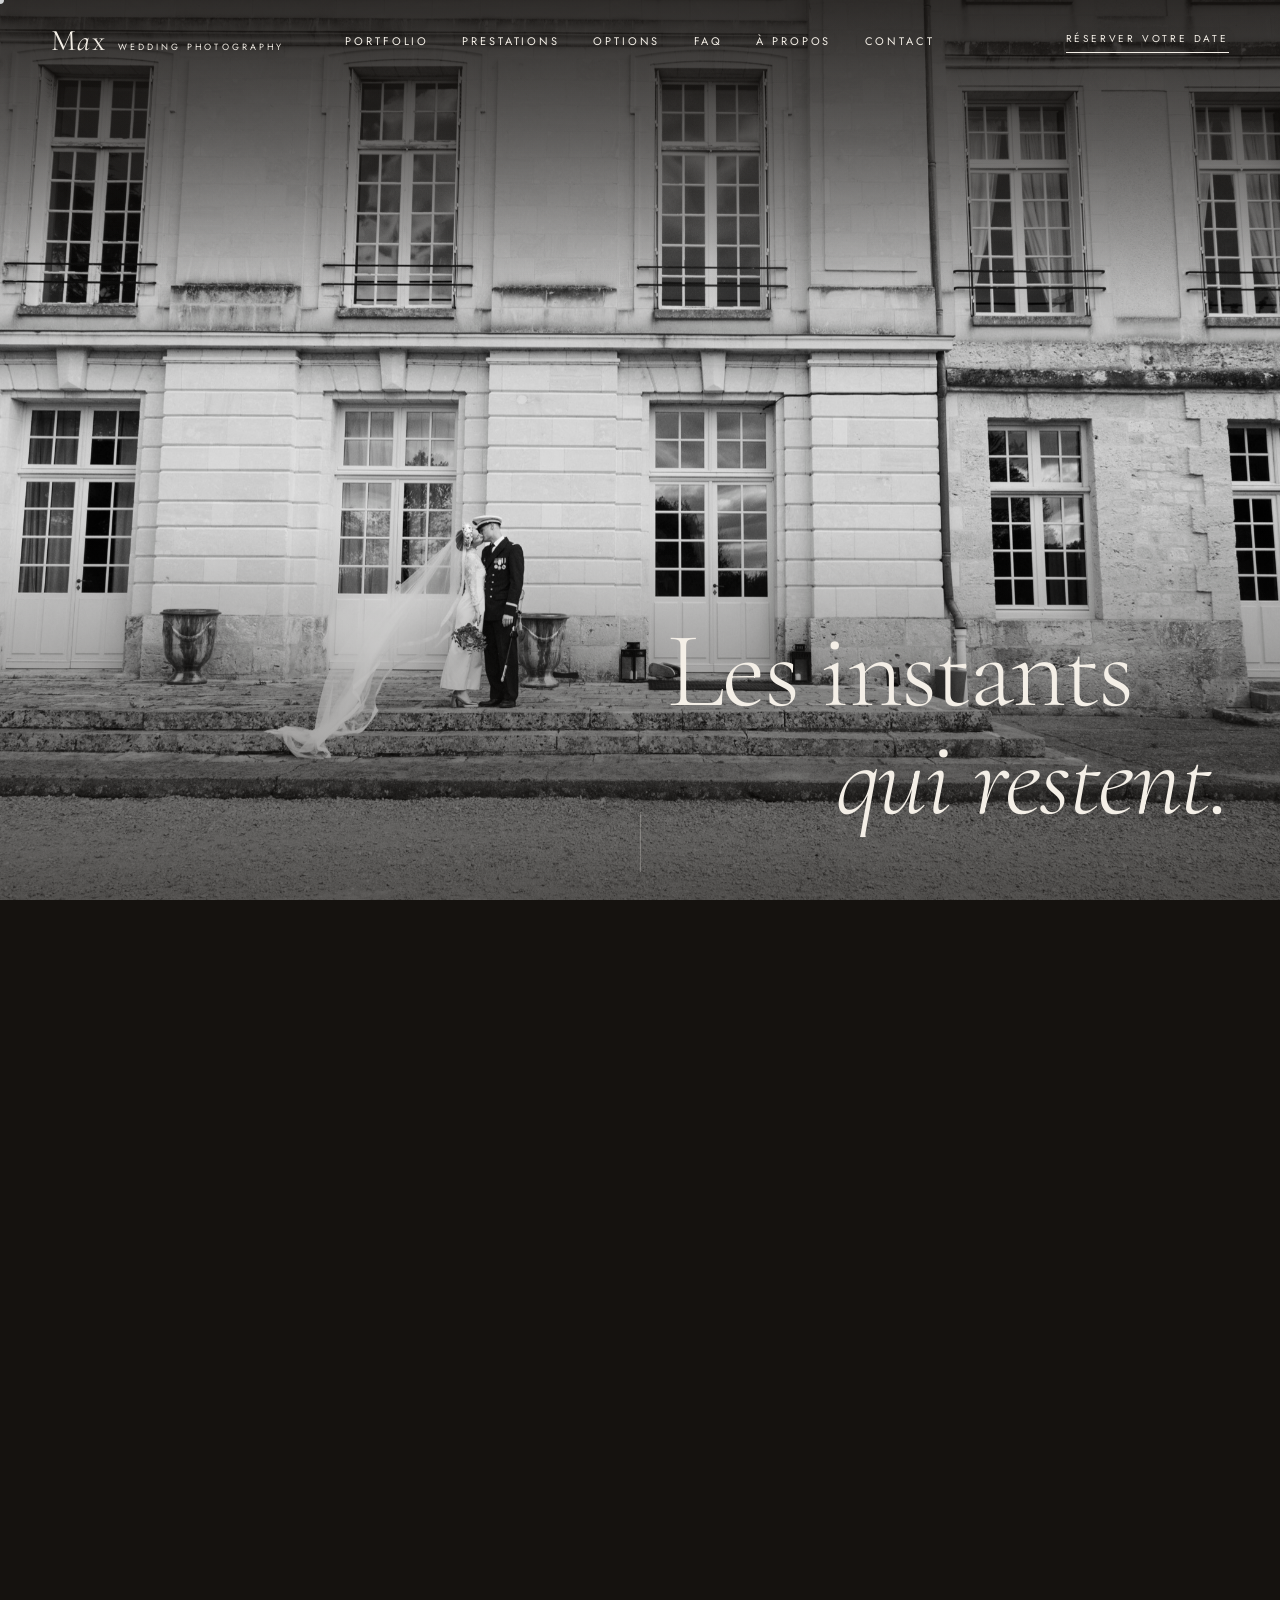
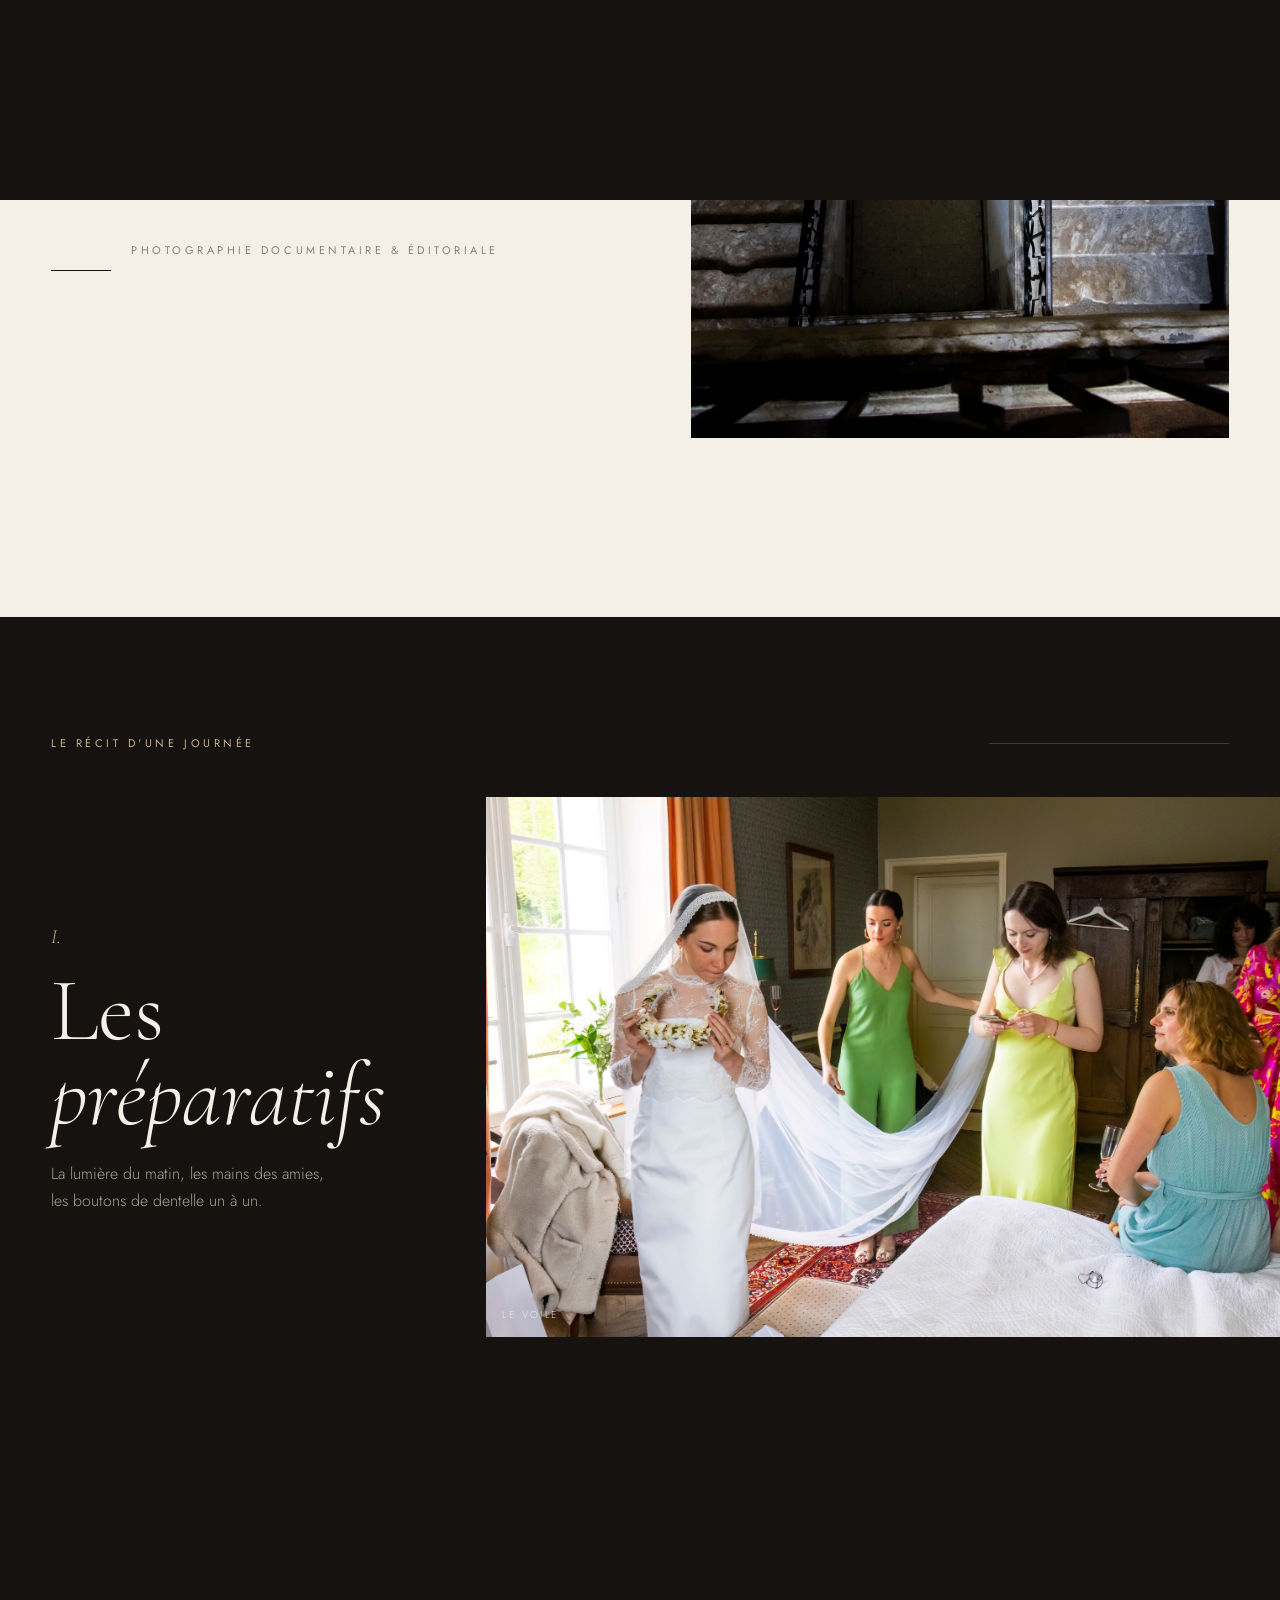
==== index.html @ a183c460 "Agrandit les photos 13 et 14 de la galerie Co-Authored-By: Claude Opus 5.5 <noreply@anthropic.com>" ====
<!DOCTYPE html>
<html lang="fr">
<head>
  <meta charset="UTF-8" />
  <meta name="viewport" content="width=device-width, initial-scale=1" />
  <title>Max — Photographe de mariage</title>
  <meta name="description" content="Max Wedding Photography — photographe de mariage en France et à l'étranger. Un regard élégant, discret et intemporel sur votre plus beau jour." />
  <meta name="theme-color" content="#15120f" />
  <link rel="preconnect" href="https://fonts.googleapis.com" />
  <link rel="preconnect" href="https://fonts.gstatic.com" crossorigin />
  <link href="https://fonts.googleapis.com/css2?family=Cormorant+Garamond:ital,wght@0,300;0,400;1,300;1,400&family=Jost:wght@300;400&display=swap" rel="stylesheet" />
  <link rel="preload" as="image" href="img/couple-49.jpg" />
  <link rel="stylesheet" href="css/style.css?v=13" />
</head>
<body>

  <!-- Loader -->
  <div class="loader" aria-hidden="true">
    <div class="loader__inner">
      <div class="loader__word"><span>M</span><span>a</span><span>x</span></div>
      <p class="loader__sub eyebrow eyebrow--light">Wedding Photography</p>
    </div>
    <div class="loader__count"><span data-count>0</span></div>
  </div>
  <div class="curtain" aria-hidden="true"></div>
  <div class="cursor" aria-hidden="true"></div>
  <div class="cursor__label" aria-hidden="true">Voir</div>

  <!-- Header -->
  <header class="header" data-header>
    <a href="index.html" class="logo" aria-label="Max Wedding Photography — accueil">
      <span class="logo__mark">M<em>a</em>x</span>
      <span class="logo__sub">Wedding Photography</span>
    </a>
    <nav class="nav" aria-label="Navigation principale">
      <a href="#recit">Portfolio</a>
      <a href="prestations.html" data-transition>Prestations</a>
      <a href="options.html" data-transition>Options</a>
      <a href="faq.html" data-transition>FAQ</a>
      <a href="#apropos">À propos</a>
      <a href="#contact">Contact</a>
    </nav>
    <div class="header__cta">
      <a href="#contact" class="link-line">Réserver votre date</a>
      <button class="burger" aria-label="Ouvrir le menu" data-burger><span></span><span></span></button>
    </div>
  </header>

  <!-- Menu plein écran -->
  <div class="menu" data-menu>
    <nav class="menu__links">
      <a href="#recit" data-img="img/preparatifs-153.jpg"><small>01</small><span>Portfolio</span></a>
      <a href="prestations.html" data-transition data-img="img/couple-22.jpg"><small>02</small><span>Prestations</span></a>
      <a href="options.html" data-transition data-img="img/eglise-17.jpg"><small>03</small><span>Options</span></a>
      <a href="faq.html" data-transition data-img="img/couple-18.jpg"><small>04</small><span>FAQ</span></a>
      <a href="#apropos" data-img="img/couple-49.jpg"><small>05</small><span>À propos</span></a>
      <a href="#contact" data-img="img/couple-34.jpg"><small>06</small><span>Contact</span></a>
    </nav>
    <div class="menu__visual"><img src="img/preparatifs-153.jpg" alt="" class="is-on" /></div>
  </div>

  <main>

    <!-- HERO -->
    <section class="hero">
      <div class="hero__media" data-hero-media>
        <img src="img/couple-49.jpg" alt="Les mariés s'embrassent sur le perron du château, noir et blanc" />
      </div>
      <div class="hero__content">
        <h1 class="display hero__title">
          <span class="split-line"><span>Les instants</span></span>
          <span class="split-line"><span><em>qui restent.</em></span></span>
        </h1>
      </div>
      <div class="scroll-hint" aria-hidden="true"></div>
    </section>

    <!-- MARQUEE -->
    <div class="marquee" aria-hidden="true">
      <div class="marquee__track" data-marquee>
        <span class="marquee__item">Élégance <i></i> <em>Émotion</em> <i></i> Intemporel <i></i> <em>Lumière</em> <i></i></span>
        <span class="marquee__item">Élégance <i></i> <em>Émotion</em> <i></i> Intemporel <i></i> <em>Lumière</em> <i></i></span>
      </div>
    </div>

    <!-- MANIFESTE -->
    <section class="section">
      <div class="container manifesto">
        <div class="manifesto__text">
          <span class="eyebrow" data-reveal>— Le manifeste</span>
          <p class="words" data-words>
            Je ne mets pas en scène votre mariage. Je le regarde se dérouler, avec patience, pour saisir ce que vous n'aurez pas vu&nbsp;: un rire dans l'escalier, une main qui tremble, la lumière qui tombe sur la dentelle.
          </p>
          <div class="manifesto__sign" data-reveal>
            <span class="eyebrow">Photographie documentaire &amp; éditoriale</span>
          </div>
        </div>
        <div class="manifesto__media">
          <div class="img-reveal r-p" data-reveal="fade">
            <img src="img/preparatifs-151.jpg" alt="La mariée vue d'en haut dans un escalier de pierre, le voile déployé" loading="lazy" />
          </div>
        </div>
      </div>
    </section>

    <!-- RÉCIT HORIZONTAL -->
    <section class="hscroll" id="recit" data-hscroll>
      <div class="hscroll__sticky">
        <div class="hscroll__head">
          <span class="eyebrow eyebrow--light">Le récit d'une journée</span>
          <div class="hscroll__progress"><span data-hprogress></span></div>
        </div>
        <div class="hscroll__track" data-htrack>

          <div class="chapter-title">
            <span class="num">I.</span>
            <h3>Les <em>préparatifs</em></h3>
            <p>La lumière du matin, les mains des amies, les boutons de dentelle un à un.</p>
          </div>
          <figure class="hframe hframe--l"><img src="img/preparatifs-130.jpg" alt="La mariée entourée de ses témoins dans la chambre" decoding="async" /><figcaption>Le voile</figcaption></figure>
          <figure class="hframe hframe--p hframe--t"><img src="img/cocktail-25.jpg" alt="Dos de la robe en dentelle et couronne de fleurs" decoding="async" /></figure>
          <figure class="hframe hframe--s"><img src="img/preparatifs-128.jpg" alt="La bague et une coupe de champagne" decoding="async" /></figure>
          <figure class="hframe hframe--l"><img src="img/preparatifs-127.jpg" alt="Éclat de rire de la mariée" decoding="async" /><figcaption>Rire</figcaption></figure>
          <figure class="hframe hframe--l"><img src="img/preparatifs-146.jpg" alt="La mariée descend l'escalier en fer forgé, noir et blanc" decoding="async" /></figure>
          <figure class="hframe hframe--xl"><img src="img/preparatifs-67.jpg" alt="Le marié et ses témoins dans le salon, noir et blanc" decoding="async" /><figcaption>Les témoins</figcaption></figure>

          <div class="chapter-title">
            <span class="num">II.</span>
            <h3>La <em>cérémonie</em></h3>
            <p>Le silence d'une église, les vitraux, un regard qui dit tout.</p>
          </div>
          <figure class="hframe hframe--l"><img src="img/eglise-17.jpg" alt="Les mariés devant l'autel sous les vitraux" decoding="async" /><figcaption>L'autel</figcaption></figure>
          <figure class="hframe hframe--s hframe--t"><img src="img/eglise-50.jpg" alt="Les mariés de profil pendant la cérémonie" decoding="async" /></figure>
          <figure class="hframe hframe--p"><img src="img/couple-14.jpg" alt="Sortie d'église sous la haie d'honneur des sabres" decoding="async" /><figcaption>Haie d'honneur</figcaption></figure>

          <div class="chapter-title">
            <span class="num">III.</span>
            <h3>Le <em>cocktail</em></h3>
            <p>Les retrouvailles, la lumière dorée qui traverse les arbres.</p>
          </div>
          <figure class="hframe hframe--l"><img src="img/cocktail-22.jpg" alt="Invitées dans la lumière dorée du cocktail" decoding="async" /></figure>
          <figure class="hframe hframe--s"><img src="img/cocktail-42.jpg" alt="Le marié sourit à ses invités" decoding="async" /></figure>
          <figure class="hframe hframe--l"><img src="img/cocktail-mariee.jpg" alt="La mariée en dentelle parmi ses invités, au soleil couchant" decoding="async" /><figcaption>Retrouvailles</figcaption></figure>
          <figure class="hframe hframe--s hframe--t"><img src="img/cocktail-voilette.jpg" alt="Une invitée à la voilette bleue en pleine conversation" decoding="async" /></figure>
          <figure class="hframe hframe--l hframe--t"><img src="img/couple-22.jpg" alt="Les mariés devant la façade du château et la voiture ancienne" decoding="async" /><figcaption>Le château</figcaption></figure>
          <figure class="hframe hframe--l"><img src="img/cocktail-amies.jpg" alt="Le marié en uniforme entouré de ses amies, éclats de rire" decoding="async" /><figcaption>Les amies</figcaption></figure>

          <div class="chapter-title">
            <span class="num">IV.</span>
            <h3>Le <em>dîner</em> &amp; la fête</h3>
            <p>Les discours, les serviettes qui tournent, la nuit qui s'allume.</p>
          </div>
          <figure class="hframe hframe--p"><img src="img/diner-17.jpg" alt="Un invité pensif dans la pénombre" decoding="async" /></figure>
          <figure class="hframe hframe--l"><img src="img/diner-30.jpg" alt="Les mariés dansent au milieu des invités" decoding="async" /><figcaption>La fête</figcaption></figure>
          <figure class="hframe hframe--s hframe--t"><img src="img/diner-11.jpg" alt="Une invitée sourit près de la fenêtre" decoding="async" /></figure>
          <figure class="hframe hframe--l"><img src="img/soiree-premiere-danse.jpg" alt="Première danse des mariés sous le regard des invités" decoding="async" /><figcaption>Première danse</figcaption></figure>
          <figure class="hframe hframe--s"><img src="img/soiree-danse-2.jpg" alt="La mariée de dos sur la piste, lumières orangées" decoding="async" /></figure>
          <figure class="hframe hframe--l hframe--t"><img src="img/soiree-bras-leves.jpg" alt="La mariée danse les bras levés au milieu de ses amis" decoding="async" /></figure>
          <figure class="hframe hframe--l"><img src="img/soiree-danse-1.jpg" alt="La mariée danse en riant, lumières chaudes de la soirée" decoding="async" /><figcaption>Sur la piste</figcaption></figure>
          <figure class="hframe hframe--s hframe--t"><img src="img/soiree-danse-3.jpg" alt="Un couple d'invités danse le rock au milieu de la soirée" decoding="async" /></figure>
          <figure class="hframe hframe--l"><img src="img/soiree-danse-4.jpg" alt="Les mariés dansent face à face sous les lumières colorées" decoding="async" /><figcaption>Jusqu'au bout de la nuit</figcaption></figure>

          <div class="hscroll__end">
            <p>Une journée,<br /><em>une histoire.</em></p>
          </div>
        </div>
      </div>
    </section>

    <!-- PLEIN CADRE -->
    <section class="fullbleed">
      <div class="fullbleed__img"><img src="img/preparatifs-153.jpg" alt="La mariée gravit un escalier de pierre, noir et blanc" loading="lazy" data-speed="0.1" /></div>
    </section>

    <!-- GALERIE -->
    <section class="section" id="galerie">
      <div class="container">
        <div class="gallery-head">
          <h2 class="h2" data-reveal>Fragments<br /><em>d'un grand jour</em></h2>
          <p class="body-text" data-reveal>Des images pensées comme des tirages d'art&nbsp;: des couleurs douces, des noirs profonds, et toujours la vérité du moment. Cliquez pour les voir en grand.</p>
        </div>
        <div class="mosaic" data-gallery>
          <figure class="tile t1" data-cursor><div class="img-reveal r-l" data-reveal="fade"><img src="img/couple-34.jpg" alt="Baiser des mariés sur la pelouse du château" loading="lazy" /></div><figcaption><span>Le baiser</span><span>01</span></figcaption></figure>
          <figure class="tile t2" data-cursor><div class="img-reveal r-p" data-reveal="fade"><img src="img/couple-37.jpg" alt="Les mariés enlacés, voile au vent" loading="lazy" /></div><figcaption><span>Le voile</span><span>02</span></figcaption></figure>
          <figure class="tile t3" data-cursor><div class="img-reveal r-p" data-reveal="fade"><img src="img/diner-17.jpg" alt="Portrait d'un invité en clair-obscur" loading="lazy" /></div><figcaption><span>Clair-obscur</span><span>03</span></figcaption></figure>
          <figure class="tile t4" data-cursor><div class="img-reveal r-l" data-reveal="fade"><img src="img/preparatifs-129.jpg" alt="On boutonne la robe en dentelle" loading="lazy" /></div><figcaption><span>Dentelle</span><span>04</span></figcaption></figure>
          <figure class="tile t5" data-cursor><div class="img-reveal r-l" data-reveal="fade"><img src="img/preparatifs-67.jpg" alt="Le marié et ses témoins dans le salon, noir et blanc" loading="lazy" /></div><figcaption><span>Les témoins</span><span>05</span></figcaption></figure>
          <figure class="tile t6" data-cursor><div class="img-reveal r-l" data-reveal="fade"><img src="img/preparatifs-132.jpg" alt="Portrait de la mariée pendant la pose du voile" loading="lazy" /></div><figcaption><span>Le regard</span><span>06</span></figcaption></figure>
          <figure class="tile t7" data-cursor><div class="img-reveal r-l" data-reveal="fade"><img src="img/couple-22.jpg" alt="Les mariés devant la façade du château et la voiture ancienne" loading="lazy" /></div><figcaption><span>Le château</span><span>07</span></figcaption></figure>
          <figure class="tile t8" data-cursor><div class="img-reveal r-l" data-reveal="fade"><img src="img/preparatifs-33.jpg" alt="La voiture ancienne vue depuis une fenêtre du château" loading="lazy" /></div><figcaption><span>L'attente</span><span>08</span></figcaption></figure>
          <figure class="tile t9" data-cursor><div class="img-reveal r-p" data-reveal="fade"><img src="img/couple-14.jpg" alt="Sortie d'église sous la haie d'honneur des sabres" loading="lazy" /></div><figcaption><span>Haie d'honneur</span><span>09</span></figcaption></figure>
          <figure class="tile t10" data-cursor><div class="img-reveal r-l" data-reveal="fade"><img src="img/diner-115.jpg" alt="Les mariés rient près du buffet de desserts" loading="lazy" /></div><figcaption><span>Complicité</span><span>10</span></figcaption></figure>
          <figure class="tile t11" data-cursor><div class="img-reveal r-l" data-reveal="fade"><img src="img/soiree-premiere-danse.jpg" alt="Première danse des mariés sous le regard des invités" loading="lazy" /></div><figcaption><span>Première danse</span><span>11</span></figcaption></figure>
          <figure class="tile t12" data-cursor><div class="img-reveal r-l" data-reveal="fade"><img src="img/cocktail-voilette.jpg" alt="Une invitée à la voilette bleue en pleine conversation" loading="lazy" /></div><figcaption><span>La voilette</span><span>12</span></figcaption></figure>
          <figure class="tile t13" data-cursor><div class="img-reveal r-l" data-reveal="fade"><img src="img/soiree-danse-1.jpg" alt="La mariée danse en riant, lumières chaudes de la soirée" loading="lazy" /></div><figcaption><span>Sur la piste</span><span>13</span></figcaption></figure>
          <figure class="tile t14" data-cursor><div class="img-reveal r-l" data-reveal="fade"><img src="img/soiree-danse-3.jpg" alt="Un couple d'invités danse le rock au milieu de la soirée" loading="lazy" /></div><figcaption><span>Rock</span><span>14</span></figcaption></figure>
        </div>
      </div>
    </section>

    <!-- APPROCHE -->
    <section class="section section--dark" id="approche">
      <div class="container">
        <span class="eyebrow eyebrow--light" data-reveal>— L'approche</span>
        <h2 class="h2" style="margin-top:24px" data-reveal>Quatre temps,<br /><em>une seule attention.</em></h2>
        <div class="steps" data-steps>
          <div class="step" data-reveal>
            <span class="step__num">01</span>
            <h3 class="step__title">La rencontre</h3>
            <p class="step__desc">Un café, un appel, une visio. Vous me racontez votre histoire, vos envies, vos lieux. Je vous écoute avant de photographier.</p>
          </div>
          <div class="step" data-reveal>
            <span class="step__num">02</span>
            <h3 class="step__title">La préparation</h3>
            <p class="step__desc">Repérage du lieu, étude de la lumière, déroulé de la journée : tout est pensé pour que, le jour J, vous n'ayez à penser à rien.</p>
          </div>
          <div class="step" data-reveal>
            <span class="step__num">03</span>
            <h3 class="step__title">Le jour J</h3>
            <p class="step__desc">Présent et invisible à la fois. Je guide quand il le faut, j'observe le reste du temps, de l'aube à la dernière danse.</p>
          </div>
          <div class="step" data-reveal>
            <span class="step__num">04</span>
            <h3 class="step__title">L'héritage</h3>
            <p class="step__desc">Une galerie privée, des retouches faites à la main, et des tirages d'art réalisés par des laboratoires d'exception pour traverser les générations.</p>
          </div>
        </div>
      </div>
    </section>

    <!-- PROMESSE (innovation) -->
    <section class="section section--paper">
      <div class="container">
        <span class="eyebrow" data-reveal>— La promesse de l'atelier</span>
        <h2 class="h2" style="margin:24px 0 clamp(50px,7vw,100px)" data-reveal>Revivre votre mariage<br /><em>avant même de rentrer.</em></h2>
        <div class="promise promise--2">
          <div class="promise__item" data-reveal>
            <b data-counter="48">0</b>
            <h4>heures pour un avant-goût</h4>
            <p>Une sélection de vos premières images, livrée sous 48&nbsp;h, à partager pendant que l'émotion est encore là.</p>
          </div>
          <div class="promise__item" data-reveal>
            <b data-counter="100" data-suffix="%">0</b>
            <h4>retouché à la main</h4>
            <p>Chaque image est développée une par une, sans filtre automatique, pour une colorimétrie fidèle et intemporelle.</p>
          </div>
        </div>
      </div>
    </section>

    <!-- COLLECTIONS TEASER -->
    <section class="section section--dark">
      <div class="container">
        <div class="gallery-head" style="margin-bottom:0">
          <h2 class="h2" data-reveal>Trois formules,<br /><em>selon vos envies.</em></h2>
          <p class="body-text" style="color:rgba(244,239,231,.65)" data-reveal>Les fichiers numériques seuls, ou accompagnés d'un tirage d'art, ou d'un album.</p>
        </div>
        <div class="collections">
          <a href="prestations.html" class="ccard" data-transition data-reveal>
            <img src="img/couple-37.jpg" alt="" loading="lazy" />
            <div class="ccard__body">
              <span class="ccard__num">I.</span>
              <div><h3>Essentielle</h3><p>Les fichiers numériques.</p></div>
            </div>
          </a>
          <a href="prestations.html" class="ccard" data-transition data-reveal>
            <img src="img/cocktail-25.jpg" alt="" loading="lazy" />
            <div class="ccard__body">
              <span class="ccard__num">II.</span>
              <div><h3>Signature</h3><p>Les fichiers numériques + un tirage en caisse américaine ou en plexiglas.</p></div>
            </div>
          </a>
          <a href="prestations.html" class="ccard" data-transition data-reveal>
            <img src="img/preparatifs-151.jpg" alt="" loading="lazy" />
            <div class="ccard__body">
              <span class="ccard__num">III.</span>
              <div><h3>Héritage</h3><p>Les fichiers numériques + un album relié main + deux tirages.</p></div>
            </div>
          </a>
        </div>
        <div style="margin-top:60px;text-align:center" data-reveal>
          <a href="prestations.html" class="btn btn--light" data-transition>Les prestations <span class="arrow"></span></a>
          <a href="options.html" class="btn btn--light" data-transition style="margin-left:12px">Les options <span class="arrow"></span></a>
        </div>
      </div>
    </section>

    <!-- À PROPOS -->
    <section class="section" id="apropos">
      <div class="container about">
        <div class="about__media">
          <div class="img-reveal r-l" data-reveal="fade">
            <img src="img/couple-18.jpg" alt="La mariée dans la voiture ancienne, noir et blanc" loading="lazy" />
          </div>
        </div>
        <div>
          <span class="eyebrow" data-reveal>— Derrière l'objectif</span>
          <h2 class="about__name" data-reveal>Maximilien <em>Bozon</em></h2>
          <p class="body-text" data-reveal>Je suis Max. Je photographie les mariages comme on écrit un journal intime&nbsp;: sans artifice, avec le souci du détail et une vraie tendresse pour les gens.</p>
          <p class="body-text" data-reveal>Mon travail se tient à la frontière entre le reportage et l'éditorial — assez discret pour que vous m'oubliiez, assez présent pour que rien ne m'échappe. Mon seul objectif&nbsp;: que, dans trente ans, vos images vous fassent encore le même effet.</p>
          <div class="about__facts" data-reveal>
            <div><strong>France</strong><span>&amp; destination</span></div>
            <div><strong>FR · EN</strong><span>Langues</span></div>
            <div><strong>1</strong><span>Mariage par jour</span></div>
          </div>
        </div>
      </div>
    </section>

    <!-- CONTACT -->
    <section class="section section--dark" id="contact">
      <div class="container contact">
        <div>
          <span class="eyebrow eyebrow--light" data-reveal>— Contact</span>
          <h2 class="display contact__title" style="margin-top:24px" data-reveal><span style="white-space:nowrap">Racontez-moi</span><br /><em>votre histoire.</em></h2>
          <div class="contact__info" data-reveal>
            <p class="body-text" style="color:rgba(244,239,231,.65)">Je ne photographie qu'un nombre limité de mariages par saison pour offrir à chacun toute mon attention. Réponse personnelle sous 48&nbsp;h.</p>
            <a href="mailto:maximilien.bozon@gmail.com" data-email>maximilien.bozon@gmail.com</a>
          </div>
        </div>
        <form class="form" data-form data-reveal>
          <div class="field"><label for="f-names">Vos prénoms</label><input id="f-names" name="names" placeholder="Camille &amp; Louis" required /></div>
          <div class="field"><label for="f-email">E-mail</label><input id="f-email" name="email" type="email" placeholder="vous@exemple.fr" required /></div>
          <div class="field"><label for="f-date">Date du mariage</label><input id="f-date" name="date" type="date" /></div>
          <div class="field"><label for="f-place">Lieu</label><input id="f-place" name="place" placeholder="Château, région, pays…" /></div>
          <div class="field"><label for="f-guests">Nombre d'invités</label><input id="f-guests" name="guests" type="number" min="0" placeholder="120" /></div>
          <div class="field"><label for="f-offer">Collection envisagée</label>
            <select id="f-offer" name="offer">
              <option>Je ne sais pas encore</option>
              <option>Essentielle</option>
              <option>Signature</option>
              <option>Héritage</option>
              <option>Séance Book</option>
            </select>
          </div>
          <div class="field field--full"><label for="f-msg">Votre histoire</label><textarea id="f-msg" name="message" placeholder="Comment vous êtes-vous rencontrés ? Qu'attendez-vous de vos photos ?"></textarea></div>
          <div class="form__foot">
            <p class="form__note">Votre message s'ouvrira dans votre messagerie, prêt à être envoyé.</p>
            <button type="submit" class="btn btn--light">Envoyer <span class="arrow"></span></button>
          </div>
        </form>
      </div>
    </section>
  </main>

  <footer class="footer">
    <div class="container">
      <div class="footer__big"><span class="footer__name">M<em>a</em>x</span><span class="footer__sub">Wedding Photography</span></div>
      <div class="footer__row">
        <span>© <span data-year></span> Max Wedding Photography — Maximilien Bozon</span>
        <nav>
          <a href="prestations.html" data-transition>Prestations</a>
          <a href="options.html" data-transition>Options</a>
          <a href="faq.html" data-transition>FAQ</a>
          <a href="#contact">Contact</a>
        </nav>
      </div>
    </div>
  </footer>

  <!-- Lightbox -->
  <div class="lightbox" data-lightbox aria-hidden="true">
    <img src="" alt="" />
    <button class="lightbox__btn lightbox__close" data-lb-close>Fermer</button>
    <button class="lightbox__btn lightbox__prev" data-lb-prev>Préc.</button>
    <button class="lightbox__btn lightbox__next" data-lb-next>Suiv.</button>
    <span class="lightbox__count" data-lb-count></span>
  </div>

  <script src="https://cdn.jsdelivr.net/npm/lenis@1.1.13/dist/lenis.min.js"></script>
  <script src="js/main.js?v=11"></script>
</body>
</html>
---- css/style.css ----
/* ==========================================================
   MAX — Wedding Photography
   Direction : éditorial, ivoire & encre, mouvement lent
   ========================================================== */

:root {
  --ivory: #f4efe7;
  --paper: #ebe4d8;
  --sand: #d9cfbf;
  --ink: #15120f;
  --ink-2: #2a2520;
  --ink-soft: #5b5248;
  --muted: #8a8075;
  --gold: #a88b5e;
  --gold-soft: #c8b28c;
  --line: rgba(21, 18, 15, 0.14);
  --line-light: rgba(244, 239, 231, 0.18);

  --serif: "Cormorant Garamond", "Cormorant", Garamond, "Times New Roman", serif;
  --sans: "Jost", "Helvetica Neue", Arial, sans-serif;

  --ease: cubic-bezier(0.22, 1, 0.36, 1);
  --ease-io: cubic-bezier(0.76, 0, 0.24, 1);
  --gutter: clamp(20px, 4vw, 64px);
  --maxw: 1440px;
}

*,
*::before,
*::after { box-sizing: border-box; margin: 0; padding: 0; }

html { -webkit-text-size-adjust: 100%; }
html.lenis, html.lenis body { height: auto; }
.lenis.lenis-smooth { scroll-behavior: auto !important; }

body {
  background: var(--ivory);
  color: var(--ink);
  font-family: var(--sans);
  font-weight: 300;
  font-size: 16px;
  line-height: 1.7;
  -webkit-font-smoothing: antialiased;
  overflow-x: hidden;
}
body.is-locked { overflow: hidden; }

img { display: block; max-width: 100%; }
a { color: inherit; text-decoration: none; }
button { font: inherit; color: inherit; background: none; border: 0; cursor: pointer; }
::selection { background: var(--ink); color: var(--ivory); }

/* ---------- Typo ---------- */
.eyebrow {
  font-family: var(--sans);
  font-size: 11px;
  font-weight: 400;
  letter-spacing: 0.32em;
  text-transform: uppercase;
  color: var(--muted);
}
.eyebrow--light { color: var(--gold-soft); }
.display {
  font-family: var(--serif);
  font-weight: 300;
  line-height: 0.95;
  letter-spacing: -0.02em;
}
.display em, .h2 em, .h3 em { font-style: italic; font-weight: 300; }
.h2 {
  font-family: var(--serif);
  font-weight: 300;
  font-size: clamp(40px, 6vw, 96px);
  line-height: 1;
  letter-spacing: -0.02em;
}
.h3 {
  font-family: var(--serif);
  font-weight: 400;
  font-size: clamp(28px, 3vw, 44px);
  line-height: 1.1;
}
.lead {
  font-family: var(--serif);
  font-size: clamp(22px, 2.2vw, 32px);
  line-height: 1.35;
  font-weight: 300;
}
.body-text { color: var(--ink-soft); max-width: 46ch; }
.body-text + .body-text { margin-top: 1.1em; }

.container { width: 100%; max-width: var(--maxw); margin: 0 auto; padding: 0 var(--gutter); }
.section { padding: clamp(96px, 14vw, 200px) 0; }
.section--dark { background: var(--ink); color: var(--ivory); }
.section--paper { background: var(--paper); }

/* ---------- Boutons ---------- */
.btn {
  position: relative;
  display: inline-flex;
  align-items: center;
  gap: 14px;
  padding: 18px 34px;
  border: 1px solid currentColor;
  font-size: 11px;
  letter-spacing: 0.28em;
  text-transform: uppercase;
  overflow: hidden;
  isolation: isolate;
  transition: color 0.6s var(--ease);
}
.btn::before {
  content: "";
  position: absolute; inset: 0;
  background: var(--ink);
  transform: scaleY(0);
  transform-origin: bottom;
  transition: transform 0.6s var(--ease);
  z-index: -1;
}
.btn:hover { color: var(--ivory); }
.btn:hover::before { transform: scaleY(1); }
.btn--light::before { background: var(--ivory); }
.btn--light:hover { color: var(--ink); }
.btn--solid { background: var(--ink); color: var(--ivory); border-color: var(--ink); }
.btn--solid::before { background: var(--gold); }
.btn .arrow { width: 26px; height: 1px; background: currentColor; position: relative; transition: width 0.5s var(--ease); }
.btn .arrow::after {
  content: ""; position: absolute; right: 0; top: -3px;
  width: 7px; height: 7px; border-top: 1px solid currentColor; border-right: 1px solid currentColor;
  transform: rotate(45deg);
}
.btn:hover .arrow { width: 40px; }

.link-line {
  position: relative;
  display: inline-block;
  font-size: 11px;
  letter-spacing: 0.28em;
  text-transform: uppercase;
  padding-bottom: 6px;
}
.link-line::after {
  content: ""; position: absolute; left: 0; bottom: 0; width: 100%; height: 1px;
  background: currentColor; transform-origin: right; transition: transform 0.6s var(--ease);
}
.link-line:hover::after { transform: scaleX(0); }

/* ---------- Loader ---------- */
.loader {
  position: fixed; inset: 0; z-index: 200;
  background: var(--ink); color: var(--ivory);
  display: grid; place-items: center;
  transition: transform 1.2s var(--ease-io) 0.2s;
}
.loader__inner { text-align: center; overflow: hidden; }
.loader__word {
  font-family: var(--serif); font-weight: 300; font-style: italic;
  font-size: clamp(56px, 10vw, 140px); line-height: 1;
  display: flex; justify-content: center;
}
.loader__word span { display: inline-block; transform: translateY(110%); animation: rise 1s var(--ease) forwards; }
.loader__word span:nth-child(2) { animation-delay: 0.08s; }
.loader__word span:nth-child(3) { animation-delay: 0.16s; }
.loader__sub { margin-top: 18px; opacity: 0; animation: fade 1s var(--ease) 0.5s forwards; }
.loader__count {
  position: absolute; right: var(--gutter); bottom: var(--gutter);
  font-family: var(--serif); font-size: 18px; letter-spacing: 0.1em; color: var(--gold-soft);
}
body.is-loaded .loader { transform: translateY(-100%); }
@keyframes rise { to { transform: translateY(0); } }
@keyframes fade { to { opacity: 1; } }

/* ---------- Transition de page ---------- */
.curtain {
  position: fixed; inset: 0; z-index: 190; background: var(--ink);
  transform: translateY(100%); pointer-events: none;
  transition: transform 0.9s var(--ease-io);
}
body.is-leaving .curtain { transform: translateY(0); }

/* ---------- Header ---------- */
.header {
  position: fixed; top: 0; left: 0; right: 0; z-index: 100;
  padding: 26px var(--gutter);
  display: grid; grid-template-columns: 1fr auto 1fr; align-items: center;
  color: var(--ivory);
  transition: transform 0.7s var(--ease), background 0.5s, color 0.5s, padding 0.5s var(--ease);
}
.header.is-solid {
  background: rgba(244, 239, 231, 0.92);
  -webkit-backdrop-filter: blur(14px); backdrop-filter: blur(14px);
  color: var(--ink); padding-top: 16px; padding-bottom: 16px;
  border-bottom: 1px solid var(--line);
}
.header.is-hidden { transform: translateY(-100%); }
.header--ink { color: var(--ink); }
.logo { display: inline-flex; align-items: baseline; gap: 12px; line-height: 1; }
.logo__mark { font-family: var(--serif); font-size: 30px; font-weight: 400; letter-spacing: 0.04em; }
.logo__mark em { font-style: italic; }
.logo__sub { font-size: 9px; letter-spacing: 0.34em; text-transform: uppercase; opacity: 0.75; }
.nav { display: flex; gap: clamp(20px, 2.6vw, 44px); }
.nav a {
  font-size: 11px; letter-spacing: 0.26em; text-transform: uppercase; position: relative; padding: 4px 0;
}
.nav a::after {
  content: ""; position: absolute; left: 0; bottom: -2px; height: 1px; width: 100%;
  background: currentColor; transform: scaleX(0); transform-origin: right; transition: transform 0.5s var(--ease);
}
.nav a:hover::after, .nav a.is-active::after { transform: scaleX(1); transform-origin: left; }
.header__cta { justify-self: end; display: flex; align-items: center; gap: 24px; }
.header__cta .link-line { font-size: 10px; }
.burger { display: none; width: 34px; height: 14px; position: relative; }
.burger span { position: absolute; left: 0; right: 0; height: 1px; background: currentColor; transition: transform 0.5s var(--ease), top 0.5s var(--ease); }
.burger span:first-child { top: 0; }
.burger span:last-child { top: 13px; }
body.menu-open .burger span:first-child { top: 7px; transform: rotate(45deg); }
body.menu-open .burger span:last-child { top: 7px; transform: rotate(-45deg); }

/* ---------- Menu plein écran ---------- */
.menu {
  position: fixed; inset: 0; z-index: 90;
  background: var(--ink); color: var(--ivory);
  display: grid; grid-template-columns: 1.1fr 0.9fr;
  clip-path: inset(0 0 100% 0);
  transition: clip-path 1s var(--ease-io);
}
body.menu-open .menu { clip-path: inset(0 0 0 0); }
body.menu-open .header { color: var(--ivory); background: transparent; border-color: transparent; }
.menu__links { padding: 140px var(--gutter) 60px; display: flex; flex-direction: column; justify-content: center; gap: 4px; }
.menu__links a {
  font-family: var(--serif); font-weight: 300; font-size: clamp(44px, 7vw, 96px); line-height: 1.08;
  display: flex; align-items: baseline; gap: 22px; overflow: hidden;
}
.menu__links a small { font-family: var(--sans); font-size: 11px; letter-spacing: 0.2em; color: var(--gold-soft); }
.menu__links a span { display: inline-block; transform: translateY(105%); transition: transform 0.9s var(--ease); }
body.menu-open .menu__links a span { transform: translateY(0); }
.menu__links a:nth-child(2) span { transition-delay: 0.05s; }
.menu__links a:nth-child(3) span { transition-delay: 0.1s; }
.menu__links a:nth-child(4) span { transition-delay: 0.15s; }
.menu__links a:nth-child(5) span { transition-delay: 0.2s; }
.menu__links a:hover span { font-style: italic; }
.menu__visual { position: relative; overflow: hidden; display: grid; place-items: center; padding: 0 var(--gutter); }
.menu__visual img {
  width: 100%; aspect-ratio: 3 / 2; object-fit: cover;
  opacity: 0; transform: translateY(20px); transition: opacity 0.8s var(--ease), transform 1.6s var(--ease);
}
.menu__visual img.is-on { opacity: 0.9; transform: none; }
.menu__foot { position: absolute; left: var(--gutter); bottom: 32px; display: flex; gap: 32px; }

/* ---------- Curseur ---------- */
.cursor {
  position: fixed; left: 0; top: 0; z-index: 300; pointer-events: none;
  width: 8px; height: 8px; margin: -4px 0 0 -4px; border-radius: 50%;
  background: var(--ink); mix-blend-mode: difference; background: #fff;
  transition: width 0.5s var(--ease), height 0.5s var(--ease), margin 0.5s var(--ease), opacity 0.3s;
}
.cursor__label {
  position: fixed; left: 0; top: 0; z-index: 301; pointer-events: none;
  width: 92px; height: 92px; margin: -46px 0 0 -46px; border-radius: 50%;
  background: var(--ivory); color: var(--ink);
  display: grid; place-items: center;
  font-size: 10px; letter-spacing: 0.24em; text-transform: uppercase;
  transform: scale(0); transition: transform 0.5s var(--ease);
}
body.cursor-view .cursor__label { transform: scale(1); }
body.cursor-view .cursor { opacity: 0; }
@media (hover: none), (pointer: coarse) { .cursor, .cursor__label { display: none; } }

/* ---------- Reveal ---------- */
[data-reveal] { opacity: 0; transform: translateY(40px); transition: opacity 1.2s var(--ease), transform 1.2s var(--ease); }
[data-reveal].in { opacity: 1; transform: none; }
[data-reveal="fade"] { transform: none; }
.split-line { display: block; overflow: hidden; padding-bottom: 0.06em; }
.split-line > span { display: inline-block; transform: translateY(110%); transition: transform 1.3s var(--ease); }
.in .split-line > span, .split-line.in > span { transform: translateY(0); }
.img-reveal { position: relative; overflow: hidden; }
.img-reveal img { width: 100%; height: 100%; object-fit: cover; transform: scale(1.14); transition: transform 2s var(--ease); }
.img-reveal.in img { transform: scale(1); }
.r-l { aspect-ratio: 3 / 2; }
.r-p { aspect-ratio: 2 / 3; }
.img-reveal::after {
  content: ""; position: absolute; inset: 0; background: var(--ivory);
  transform-origin: top; transition: transform 1.3s var(--ease-io);
}
.section--dark .img-reveal::after { background: var(--ink); }
.section--paper .img-reveal::after { background: var(--paper); }
.img-reveal.in::after { transform: scaleY(0); }

/* ---------- Hero ---------- */
.hero { position: relative; height: 100vh; height: 100svh; min-height: 620px; overflow: hidden; color: var(--ivory); background: var(--ink); }
.hero__media { position: absolute; inset: 0; }
.hero__media img { width: 100%; height: 100%; object-fit: cover; object-position: 50% 55%; transform: scale(1.12); transition: transform 3.2s var(--ease); }
body.is-loaded .hero__media img { transform: scale(1); }
.hero__media::after {
  content: ""; position: absolute; inset: 0;
  background: linear-gradient(180deg, rgba(21,18,15,0.62) 0%, rgba(21,18,15,0.38) 16%, rgba(21,18,15,0.12) 30%, rgba(21,18,15,0) 42%, rgba(21,18,15,0) 58%, rgba(21,18,15,0.62) 100%);
}
.hero__content {
  position: absolute; left: var(--gutter); right: var(--gutter); bottom: clamp(40px, 7vh, 90px);
  display: flex; justify-content: space-between; align-items: flex-end; gap: 40px;
}
.hero__title { font-size: clamp(56px, 8.4vw, 150px); }
.hero__content { flex-direction: row-reverse; }
.hero__title { text-align: right; }
.hero__title .split-line:nth-child(1) { padding-right: 0.9em; }
.hero__aside { max-width: 300px; padding-bottom: 1.2em; }
.hero__aside p { font-family: var(--serif); font-size: 21px; line-height: 1.4; margin-top: 14px; }
.hero__top {
  position: absolute; top: 120px; left: var(--gutter); right: var(--gutter);
  display: flex; justify-content: space-between;
}
.hero__top .eyebrow { color: var(--ivory); font-weight: 400; text-shadow: 0 1px 12px rgba(0,0,0,0.45); }
.scroll-hint {
  position: absolute; left: 50%; bottom: 28px; transform: translateX(-50%);
  width: 1px; height: 60px; background: rgba(244,239,231,0.25); overflow: hidden;
}
.scroll-hint::after {
  content: ""; position: absolute; left: 0; top: -100%; width: 100%; height: 100%;
  background: var(--ivory); animation: drip 2.4s var(--ease-io) infinite;
}
@keyframes drip { to { top: 100%; } }
.hero .split-line > span { transition-duration: 1.6s; }
body:not(.is-loaded) .hero .split-line > span { transform: translateY(110%) !important; }
body.is-loaded .hero .split-line:nth-child(1) > span { transition-delay: 0.7s; }
body.is-loaded .hero .split-line:nth-child(2) > span { transition-delay: 0.82s; }
.hero [data-reveal] { transition-delay: 1.1s; }

/* ---------- Marquee ---------- */
.marquee { overflow: hidden; border-bottom: 1px solid var(--line); padding: 34px 0; white-space: nowrap; }
.marquee__track { display: inline-flex; will-change: transform; }
.marquee__item {
  font-family: var(--serif); font-weight: 300; font-size: clamp(44px, 6.5vw, 100px); line-height: 1;
  padding-right: 0.5em; display: inline-flex; align-items: center; gap: 0.5em;
}
.marquee__item em { font-style: italic; color: var(--gold); }
.marquee__item i { display: inline-block; width: 0.18em; height: 0.18em; border-radius: 50%; background: var(--gold); font-style: normal; }

/* ---------- Manifeste ---------- */
.manifesto { display: grid; grid-template-columns: 1fr 1fr; gap: clamp(40px, 8vw, 140px); align-items: center; }
.manifesto__text .eyebrow { margin-bottom: 40px; display: block; }
.words { font-family: var(--serif); font-weight: 300; font-size: clamp(30px, 3.4vw, 54px); line-height: 1.2; letter-spacing: -0.01em; }
.words .w { opacity: 0.14; transition: opacity 0.4s; }
.words .w.on { opacity: 1; }
.manifesto__media { position: relative; }
.manifesto__media .img-reveal { aspect-ratio: 2 / 3; max-width: 540px; margin-left: auto; }
.manifesto__sign { margin-top: 48px; display: flex; align-items: center; gap: 20px; }
.manifesto__sign::before { content: ""; width: 60px; height: 1px; background: var(--ink); }

/* ---------- Scroll horizontal ---------- */
.hscroll { position: relative; background: var(--ink); color: var(--ivory); }
.hscroll__sticky { position: sticky; top: 0; height: 100vh; height: 100svh; overflow: hidden; display: flex; flex-direction: column; }
.hscroll__head {
  position: absolute; top: clamp(90px, 13vh, 130px); left: var(--gutter); right: var(--gutter); z-index: 2;
  display: flex; justify-content: space-between; align-items: center; pointer-events: none;
}
.hscroll__progress { width: min(240px, 30vw); height: 1px; background: var(--line-light); position: relative; }
.hscroll__progress span { position: absolute; inset: 0; background: var(--gold-soft); transform-origin: left; transform: scaleX(0); }
.hscroll__track {
  display: flex; align-items: center; gap: clamp(30px, 4vw, 70px);
  height: 100%; padding: 0 var(--gutter); will-change: transform;
}
.chapter-title { flex: 0 0 auto; width: clamp(280px, 30vw, 460px); padding-right: 2vw; }
.chapter-title .num { font-family: var(--serif); font-style: italic; font-size: 20px; color: var(--gold-soft); }
.chapter-title h3 { font-family: var(--serif); font-weight: 300; font-size: clamp(54px, 7vw, 120px); line-height: 0.95; margin: 14px 0 22px; }
.chapter-title p { color: rgba(244,239,231,0.65); max-width: 32ch; }
.hframe { flex: 0 0 auto; position: relative; overflow: hidden; }
.hframe img { width: 100%; height: 100%; object-fit: cover; transform: scale(1.12); }
.hframe--l { height: 60vh; aspect-ratio: 3 / 2; }
.hframe--xl { height: 74vh; aspect-ratio: 3 / 2; }
.hframe--p { height: 68vh; aspect-ratio: 2 / 3; }
.hframe--s { height: 36vh; aspect-ratio: 3 / 2; align-self: flex-end; margin-bottom: 14vh; }
.hframe--t { align-self: flex-start; margin-top: 22vh; }
.hframe figcaption {
  position: absolute; left: 16px; bottom: 14px; font-size: 10px; letter-spacing: 0.24em; text-transform: uppercase;
  color: rgba(244,239,231,0.9);
}
.hscroll__end { flex: 0 0 auto; width: 40vw; display: grid; place-items: center; text-align: center; }
.hscroll__end p { font-family: var(--serif); font-style: italic; font-size: clamp(32px, 4vw, 64px); line-height: 1.1; }

/* ---------- Plein cadre ---------- */
.fullbleed { position: relative; overflow: hidden; color: var(--ivory); background: var(--ink); }
.fullbleed__img { position: relative; height: 100vh; overflow: hidden; }
.fullbleed__img img { position: absolute; left: 0; top: -10%; width: 100%; height: 120%; object-fit: cover; }
.fullbleed__quote {
  position: relative; z-index: 2; display: flex; flex-direction: column; justify-content: center; align-items: center; padding: clamp(70px, 9vw, 130px) var(--gutter) !important;
  text-align: center; padding: 0 var(--gutter);
}
.fullbleed__quote blockquote { font-family: var(--serif); font-weight: 300; font-size: clamp(36px, 5.4vw, 88px); line-height: 1.05; max-width: 16ch; }
.fullbleed__quote blockquote em { font-style: italic; }
.fullbleed__quote cite { margin-top: 36px; font-style: normal; }

/* ---------- Galerie éditoriale ---------- */
.gallery-head { display: flex; justify-content: space-between; align-items: flex-end; gap: 40px; margin-bottom: clamp(60px, 9vw, 130px); }
.gallery-head .body-text { max-width: 36ch; }
.mosaic { display: grid; grid-template-columns: repeat(12, 1fr); column-gap: clamp(14px, 2vw, 32px); row-gap: clamp(60px, 8vw, 120px); align-items: start; }
.tile { position: relative; cursor: none; }
.tile .img-reveal { width: 100%; }
.tile img { width: 100%; height: auto; }
.tile figcaption { display: flex; justify-content: space-between; margin-top: 14px; font-size: 10px; letter-spacing: 0.24em; text-transform: uppercase; color: var(--muted); }
.tile:hover .img-reveal.in img { transform: scale(1.04); }
.t1 { grid-column: 1 / span 7; }
.t2 { grid-column: 9 / span 4; margin-top: 18vh; }
.t3 { grid-column: 2 / span 4; }
.t4 { grid-column: 7 / span 6; margin-top: 10vh; }
.t5 { grid-column: 1 / span 5; margin-top: 6vh; }
.t6 { grid-column: 7 / span 6; }
.t7 { grid-column: 3 / span 8; }
.t8 { grid-column: 1 / span 7; }
.t9 { grid-column: 9 / span 4; margin-top: 10vh; }
.t10 { grid-column: 2 / span 10; }
.t11 { grid-column: 1 / span 7; }
.t12 { grid-column: 9 / span 4; margin-top: 14vh; }
.t13 { grid-column: 1 / span 8; margin-top: 8vh; }
.t14 { grid-column: 5 / span 8; margin-top: 8vh; }

/* ---------- Approche ---------- */
.steps { border-top: 1px solid var(--line-light); margin-top: clamp(50px, 7vw, 100px); }
.step {
  position: relative; display: grid; grid-template-columns: 120px 1fr 1.1fr; gap: 30px; align-items: baseline;
  padding: 40px 0; border-bottom: 1px solid var(--line-light);
  transition: padding 0.6s var(--ease);
}
.step__num { font-family: var(--serif); font-style: italic; font-size: 22px; color: var(--gold-soft); }
.step__title { font-family: var(--serif); font-weight: 300; font-size: clamp(34px, 4vw, 64px); line-height: 1; transition: transform 0.6s var(--ease); }
.step__desc { color: rgba(244,239,231,0.65); max-width: 46ch; }
.step:hover .step__title { transform: translateX(16px); font-style: italic; }

/* ---------- Collections (teaser) ---------- */
.collections { display: grid; grid-template-columns: repeat(3, 1fr); gap: clamp(16px, 2vw, 32px); margin-top: clamp(50px, 7vw, 100px); }
.ccard { position: relative; display: block; overflow: hidden; aspect-ratio: 2 / 3; color: var(--ivory); }
.ccard img { position: absolute; inset: 0; width: 100%; height: 100%; object-fit: cover; transition: transform 1.6s var(--ease), filter 1s; filter: brightness(0.72); }
.ccard:hover img { transform: scale(1.05); filter: brightness(0.55); }
.ccard__body { position: absolute; inset: 0; padding: 30px; display: flex; flex-direction: column; justify-content: space-between; }
.ccard__num { font-family: var(--serif); font-style: italic; font-size: 20px; }
.ccard h3 { font-family: var(--serif); font-weight: 300; font-size: clamp(36px, 3.4vw, 56px); line-height: 1; }
.ccard p { font-size: 15px; opacity: 0.9; max-width: 30ch; margin-top: 12px; }

/* ---------- À propos ---------- */
.about { display: grid; grid-template-columns: 0.8fr 1fr; gap: clamp(40px, 8vw, 140px); align-items: center; }

.about__name { font-family: var(--serif); font-size: clamp(44px, 5vw, 80px); font-weight: 300; line-height: 1; margin: 22px 0 34px; }
.about__name em { font-style: italic; }
.about__facts { display: flex; gap: 48px; margin-top: 44px; padding-top: 30px; border-top: 1px solid var(--line); }
.about__facts strong { display: block; font-family: var(--serif); font-weight: 300; font-size: 44px; line-height: 1; }
.about__facts span { font-size: 10px; letter-spacing: 0.24em; text-transform: uppercase; color: var(--muted); }

/* ---------- Innovation : Le Film de vos 48h ---------- */
.promise { display: grid; grid-template-columns: repeat(3, 1fr); border-top: 1px solid var(--line); }
.promise__item { padding: 46px 40px 46px 0; border-right: 1px solid var(--line); }
.promise__item + .promise__item { padding-left: 40px; }
.promise__item:last-child { border-right: 0; }
.promise__item b { display: block; font-family: var(--serif); font-weight: 300; font-size: clamp(54px, 6vw, 92px); line-height: 1; color: var(--gold); }
.promise__item h4 { font-family: var(--serif); font-weight: 400; font-size: 26px; margin: 18px 0 10px; }
.promise__item p { color: var(--ink-soft); font-size: 15px; }

/* ---------- Contact ---------- */
.contact { display: grid; grid-template-columns: 1fr 1.1fr; gap: clamp(40px, 8vw, 140px); }
.contact__title { font-size: clamp(52px, 6.6vw, 116px); }
.contact__info { margin-top: 50px; display: grid; gap: 22px; }
.contact__info a { font-family: var(--serif); font-size: 26px; }
.form { display: grid; grid-template-columns: 1fr 1fr; gap: 34px 30px; }
.field { position: relative; display: flex; flex-direction: column; }
.field--full { grid-column: 1 / -1; }
.field label { font-size: 10px; letter-spacing: 0.26em; text-transform: uppercase; color: rgba(244,239,231,0.55); margin-bottom: 8px; }
.field input, .field select, .field textarea {
  font: inherit; font-family: var(--serif); font-size: 22px; color: var(--ivory);
  background: transparent; border: 0; border-bottom: 1px solid var(--line-light);
  padding: 8px 0 12px; border-radius: 0; outline: none; transition: border-color 0.4s;
  -webkit-appearance: none; appearance: none; color-scheme: dark;
}
.field select { background-image: linear-gradient(45deg, transparent 50%, var(--gold-soft) 50%), linear-gradient(135deg, var(--gold-soft) 50%, transparent 50%); background-position: calc(100% - 12px) 55%, calc(100% - 6px) 55%; background-size: 6px 6px; background-repeat: no-repeat; }
.field select option { color: var(--ink); }
.field textarea { resize: vertical; min-height: 110px; }
.field input:focus, .field select:focus, .field textarea:focus { border-color: var(--gold-soft); }
.field input::placeholder, .field textarea::placeholder { color: rgba(244,239,231,0.28); }
.form__foot { grid-column: 1 / -1; display: flex; justify-content: space-between; align-items: center; gap: 20px; flex-wrap: wrap; margin-top: 10px; }
.form__note { font-size: 13px; color: rgba(244,239,231,0.5); max-width: 36ch; }

/* ---------- Footer ---------- */
.footer { background: var(--ink); color: var(--ivory); padding: 0 0 36px; overflow: hidden; }
.footer__big {
  display: flex; flex-direction: column; align-items: center; text-align: center;
  padding-top: clamp(50px, 7vw, 100px); border-top: 1px solid var(--line-light);
}
.footer__name {
  font-family: var(--serif); font-weight: 300; font-size: clamp(110px, 20vw, 320px); line-height: 0.85; letter-spacing: -0.03em;
}
.footer__name em { font-style: italic; color: var(--gold-soft); }
.footer__sub {
  display: flex; align-items: center; gap: 0.9em; margin-top: clamp(14px, 2vw, 28px);
  font-family: var(--sans); font-weight: 300; font-size: clamp(10px, 1.1vw, 16px);
  letter-spacing: 0.7em; margin-right: -0.7em; text-transform: uppercase; color: rgba(244,239,231,0.75);
}
.footer__sub::before, .footer__sub::after { content: ""; width: clamp(30px, 6vw, 90px); height: 1px; background: rgba(244,239,231,0.3); }
.footer__sub::after { margin-left: -0.7em; }
.footer__row { display: flex; justify-content: space-between; align-items: center; gap: 20px; margin-top: 44px; flex-wrap: wrap; }
.footer__row nav { display: flex; gap: 28px; flex-wrap: wrap; }
.footer__row a, .footer__row span { font-size: 10px; letter-spacing: 0.24em; text-transform: uppercase; color: rgba(244,239,231,0.6); transition: color 0.3s; }
.footer__row a:hover { color: var(--ivory); }

/* ---------- Lightbox ---------- */
.lightbox {
  position: fixed; inset: 0; z-index: 250; background: rgba(21,18,15,0.97);
  display: grid; place-items: center; opacity: 0; pointer-events: none; transition: opacity 0.6s var(--ease);
}
.lightbox.is-open { opacity: 1; pointer-events: auto; }
.lightbox img { max-width: 88vw; max-height: 84vh; object-fit: contain; transform: scale(0.96); transition: transform 0.8s var(--ease), opacity 0.4s; }
.lightbox.is-open img { transform: none; }
.lightbox__btn { position: absolute; color: var(--ivory); font-size: 10px; letter-spacing: 0.28em; text-transform: uppercase; padding: 20px; }
.lightbox__close { top: 16px; right: 16px; }
.lightbox__prev { left: 8px; top: 50%; transform: translateY(-50%); }
.lightbox__next { right: 8px; top: 50%; transform: translateY(-50%); }
.lightbox__count { position: absolute; bottom: 24px; left: 50%; transform: translateX(-50%); color: rgba(244,239,231,0.6); font-family: var(--serif); font-size: 18px; }

/* ==========================================================
   PAGES COURTES (Prestations, Options, FAQ)
   ========================================================== */
.page-head { padding: clamp(150px, 18vh, 200px) 0 clamp(40px, 5vw, 70px); }
.page-head__title { font-size: clamp(64px, 9vw, 140px); margin-bottom: 18px; }
.page-head .body-text { max-width: 52ch; }
.inline-link { border-bottom: 1px solid currentColor; color: var(--ink); }
.page-body { padding-bottom: clamp(80px, 10vw, 140px); }

.plans { display: grid; grid-template-columns: repeat(3, 1fr); gap: clamp(20px, 3vw, 48px); }
.plan__num { display: block; margin-top: 26px; font-family: var(--serif); font-style: italic; font-size: 20px; color: var(--gold); }
.plan__title { font-family: var(--serif); font-weight: 300; font-size: clamp(36px, 3.4vw, 52px); line-height: 1; margin: 6px 0 18px; }
.plan__list { list-style: none; border-top: 1px solid var(--line); }
.plan__list li { padding: 12px 0; border-bottom: 1px solid var(--line); color: var(--ink-soft); font-size: 15px; }
.plan__price { margin-top: 18px; font-size: 11px; letter-spacing: 0.26em; text-transform: uppercase; color: var(--muted); }

/* Options : en-tête */
.ohead { padding: clamp(150px, 18vh, 200px) 0 clamp(36px, 4vw, 60px); }
.ohead__grid { display: grid; grid-template-columns: 1fr 1fr; gap: 40px; align-items: end; }
.ohead .eyebrow { display: block; margin-bottom: 16px; }
.ohead .page-head__title { margin-bottom: 0; }
.ohead .body-text { max-width: 44ch; justify-self: end; padding-bottom: 14px; }

/* Caisse américaine 3D */
.mock { margin-bottom: clamp(70px, 8vw, 120px); }
.mock__wall {
  position: relative; display: grid; place-items: center;
  padding: clamp(80px, 10vw, 160px) var(--gutter) clamp(90px, 11vw, 170px);
  perspective: 2200px; perspective-origin: 50% 45%;
  background:
    radial-gradient(130% 100% at 15% 0%, rgba(255, 251, 243, 0.9) 0%, rgba(255, 251, 243, 0) 55%),
    radial-gradient(100% 90% at 100% 100%, rgba(110, 94, 74, 0.22) 0%, rgba(110, 94, 74, 0) 60%),
    #e4dccf;
  overflow: hidden;
}
.mock__wall::before {
  content: ""; position: absolute; inset: 0; opacity: 0.4; mix-blend-mode: multiply; pointer-events: none;
  background-image: url("data:image/svg+xml;utf8,<svg xmlns='http://www.w3.org/2000/svg' width='240' height='240'><filter id='n'><feTurbulence type='fractalNoise' baseFrequency='.85' numOctaves='3' stitchTiles='stitch'/><feColorMatrix values='0 0 0 0 .45  0 0 0 0 .4  0 0 0 0 .34  0 0 0 .2 0'/></filter><rect width='100%' height='100%' filter='url(%23n)'/></svg>");
}
.mock__light {
  position: absolute; inset: -20% -10%; pointer-events: none; opacity: 0.55; filter: blur(40px);
  background: linear-gradient(112deg, rgba(255,255,255,0) 22%, rgba(255,253,246,0.75) 34%, rgba(255,255,255,0) 44%, rgba(255,255,255,0) 52%, rgba(255,253,246,0.55) 60%, rgba(255,255,255,0) 70%);
}
.ca3d {
  --w: min(760px, 78vw); --d: calc(var(--w) * 0.05);
  position: relative; width: var(--w); aspect-ratio: 1.47;
  transform-style: preserve-3d;
  transform: rotateY(var(--ry, 14deg)) rotateX(var(--rx, 0deg));
  transition: transform 1.4s var(--ease);
}
.ca3d__front {
  position: absolute; inset: 0; padding: 1.7%;
  background: linear-gradient(150deg, #3b3631 0%, #1d1a17 30%, #151311 70%, #0f0d0c 100%);
  box-shadow: inset 0 1px 0 rgba(255,255,255,0.14), inset 1px 0 0 rgba(255,255,255,0.08), inset 0 -1px 0 rgba(0,0,0,0.6);
}
.ca3d__well {
  position: relative; width: 100%; height: 100%; padding: 1.6%;
  background: #0b0a09;
  box-shadow: inset 9px 11px 16px rgba(0,0,0,0.95), inset -1px -1px 3px rgba(255,255,255,0.03);
}
.ca3d__print {
  display: block; width: 100%; height: 100%; object-fit: cover;
  box-shadow: 4px 6px 9px rgba(0,0,0,0.85), 1px 1px 2px rgba(0,0,0,0.6);
}
.ca3d__side { position: absolute; backface-visibility: visible; }
.ca3d__side--l {
  left: 0; top: 0; width: var(--d); height: 100%;
  transform-origin: left center; transform: rotateY(90deg);
  background: linear-gradient(90deg, #2c2824 0%, #1a1715 45%, #0e0c0b 100%);
}
.ca3d__side--t {
  left: 0; top: 0; width: 100%; height: var(--d);
  transform-origin: top center; transform: rotateX(-90deg);
  background: linear-gradient(180deg, #47413b 0%, #24201c 100%);
}
.ca3d__shadow {
  position: absolute; inset: 2% 0 0 3%;
  transform: translateZ(calc(var(--d) * -1)) translate(4%, 5%);
  background: rgba(40, 28, 16, 0.55); filter: blur(28px);
}
.ca3d__shadow::after {
  content: ""; position: absolute; inset: 0; transform: translate(-3%, -4%);
  background: rgba(30, 20, 10, 0.45); filter: blur(5px);
}
.mock__legend { display: flex; justify-content: space-between; gap: 20px; margin-top: 18px; flex-wrap: wrap; }

/* Options : liste */
.olist { display: grid; grid-template-columns: 0.8fr 1.4fr; gap: clamp(40px, 6vw, 100px); align-items: start; }
.olist__head { position: sticky; top: 120px; }
.orows { border-top: 1px solid var(--line); }
.orow {
  display: grid; grid-template-columns: 44px 1fr 1.3fr; column-gap: 24px; row-gap: 6px; align-items: baseline;
  padding: 30px 0; border-bottom: 1px solid var(--line);
}
.orow__num { font-family: var(--serif); font-style: italic; color: var(--gold); font-size: 18px; }
.orow__title { font-family: var(--serif); font-weight: 300; font-size: clamp(26px, 2.4vw, 36px); line-height: 1.1; transition: transform 0.6s var(--ease); }
.orow:hover .orow__title { transform: translateX(10px); font-style: italic; }
.orow__desc { color: var(--ink-soft); font-size: 15px; }
.orow__tag { grid-column: 3; font-size: 10px; letter-spacing: 0.24em; text-transform: uppercase; color: var(--gold); }

/* FAQ */
.faq-page { padding-top: clamp(150px, 18vh, 200px); }
.faq-grid { display: grid; grid-template-columns: 0.8fr 1.4fr; gap: clamp(40px, 6vw, 100px); align-items: start; }
.faq-side { position: sticky; top: 120px; }
.faq-side .eyebrow { display: block; margin-bottom: 16px; }
.faq { border-top: 1px solid var(--line); }
.qa { border-bottom: 1px solid var(--line); }
.qa__s {
  width: 100%; text-align: left; cursor: pointer; display: grid; grid-template-columns: 44px 1fr 40px; align-items: center; gap: 16px;
  padding: 30px 0;
}
.qa__num { font-family: var(--serif); font-style: italic; color: var(--gold); font-size: 18px; }
.qa__q { font-family: var(--serif); font-weight: 300; font-size: clamp(22px, 2.2vw, 32px); line-height: 1.2; transition: transform 0.6s var(--ease); }
.qa__s:hover .qa__q { transform: translateX(8px); }
.qa__icon { position: relative; width: 40px; height: 40px; border: 1px solid var(--line); border-radius: 50%; transition: background 0.4s, border-color 0.4s, transform 0.6s var(--ease); }
.qa__icon::before, .qa__icon::after { content: ""; position: absolute; left: 50%; top: 50%; width: 12px; height: 1px; margin-left: -6px; background: currentColor; transition: transform 0.5s var(--ease); }
.qa__icon::after { transform: rotate(90deg); }
.qa__s:hover .qa__icon { border-color: var(--ink); }
.qa.is-open .qa__icon { background: var(--ink); color: var(--ivory); border-color: var(--ink); transform: rotate(180deg); }
.qa.is-open .qa__icon::after { transform: rotate(0); }
.qa__a { display: grid; grid-template-rows: 0fr; opacity: 0; transition: grid-template-rows 0.6s var(--ease), opacity 0.5s; }
.qa__a > div { overflow: hidden; }
.qa.is-open .qa__a { grid-template-rows: 1fr; opacity: 1; }
.qa__a p { padding: 0 56px 30px 60px; color: var(--ink-soft); max-width: 60ch; }

.promise--2 { grid-template-columns: repeat(2, 1fr); }
.cta-band { text-align: center; }
.cta-band--short .h2 { margin: 0 auto 40px; }

/* ==========================================================
   Responsive
   ========================================================== */
@media (max-width: 1080px) {
  .nav { display: none; }
  .burger { display: block; }
  .header { grid-template-columns: 1fr auto; }
  .header__cta .link-line { display: none; }
  .collections { grid-template-columns: 1fr 1fr; }
  .step { grid-template-columns: 60px 1fr; }
  .step__desc { grid-column: 2; }
}

@media (max-width: 820px) {
  body { font-size: 15px; }
  .menu { grid-template-columns: 1fr; }
  .menu__visual { display: none; }
  .hero__content { flex-direction: column; align-items: flex-start; gap: 20px; }
  .scroll-hint { display: none; }
  .hero__title { text-align: left; }
  .hero__title .split-line:nth-child(1) { padding-right: 0; }
  .hero__title .split-line:nth-child(2) { padding-left: 0.5em; }
  .hero__top { top: 96px; }
  .hero__top .eyebrow:last-child { display: none; }
  .manifesto, .about, .contact { grid-template-columns: 1fr; }
  .manifesto__media { order: -1; }
  .hframe--l { height: 30vh; }
  .hframe--xl { height: 40vh; }
  .hframe--p { height: 54vh; }
  .hframe--s { height: 22vh; margin-bottom: 12vh; }
  .chapter-title { width: 78vw; }
  .hscroll__end { width: 80vw; }
  .mosaic { grid-template-columns: 1fr 1fr; row-gap: 36px; }
  .mosaic .tile { grid-column: 1 / -1 !important; margin-top: 0 !important; }
  .mosaic .t2, .mosaic .t3 { grid-column: auto !important; }
  .gallery-head { flex-direction: column; align-items: flex-start; }
  .collections { grid-template-columns: 1fr; }
  .plans { grid-template-columns: 1fr; gap: 56px; }
  .ohead__grid, .olist, .faq-grid { grid-template-columns: 1fr; }
  .faq-side { position: static; }
  .qa__s { grid-template-columns: 30px 1fr 34px; gap: 10px; }
  .qa__icon { width: 34px; height: 34px; }
  .qa__a p { padding: 0 0 26px 40px; }
  .ohead .body-text { justify-self: start; }
  .olist__head { position: static; }
  .orow { grid-template-columns: 34px 1fr; }
  .orow__desc, .orow__tag { grid-column: 2; }
  .promise--2 { grid-template-columns: 1fr; }
  .mock__wall { padding: 60px 20px 70px; }
  .ca3d { --w: 82vw; }
  .ccard p { opacity: 0.85; transform: none; }
  .promise { grid-template-columns: 1fr; }
  .promise__item, .promise__item + .promise__item { padding: 36px 0; border-right: 0; border-bottom: 1px solid var(--line); }
  .form { grid-template-columns: 1fr; }
  .about__facts { gap: 28px; flex-wrap: wrap; }
  .fullbleed__quote blockquote { font-size: 34px; }
  .hero__media { position: relative; inset: auto; padding-top: 140px; }
  .hero__media img { height: auto; aspect-ratio: 3 / 2; }
  .hero__media::after { display: none; }
  .hero { height: auto; min-height: 100svh; }
  .hero__content { position: relative; left: auto; right: auto; bottom: auto; padding: 40px var(--gutter) 60px; }
  .fullbleed__img { height: auto; aspect-ratio: 3 / 2; }
  .fullbleed__img img { top: 0; height: 100%; }
  .logo__sub { display: none; }
}

@media (prefers-reduced-motion: reduce) {
  *, *::before, *::after { transition-duration: 0.01ms !important; animation-duration: 0.01ms !important; }
  [data-reveal] { opacity: 1; transform: none; }
}

.plan .img-reveal { aspect-ratio: 4 / 5; }

/* Lisibilité du header sur la photo d'ouverture */
.header:not(.is-solid):not(.header--ink) { text-shadow: 0 1px 12px rgba(0, 0, 0, 0.45); }
.header:not(.is-solid):not(.header--ink) .nav a,
.header:not(.is-solid):not(.header--ink) .link-line { font-weight: 400; }
.header:not(.is-solid):not(.header--ink) .logo__sub { opacity: 1; font-weight: 400; }
.hero::before {
  content: ""; position: absolute; left: 0; right: 0; top: 0; height: 300px; z-index: 1; pointer-events: none;
  background: linear-gradient(180deg, rgba(15, 12, 10, 0.6) 0%, rgba(15, 12, 10, 0.35) 45%, rgba(15, 12, 10, 0) 100%);
}
.hero__top, .hero__content { z-index: 2; }
@media (max-width: 820px) { .hero::before { height: 200px; } }
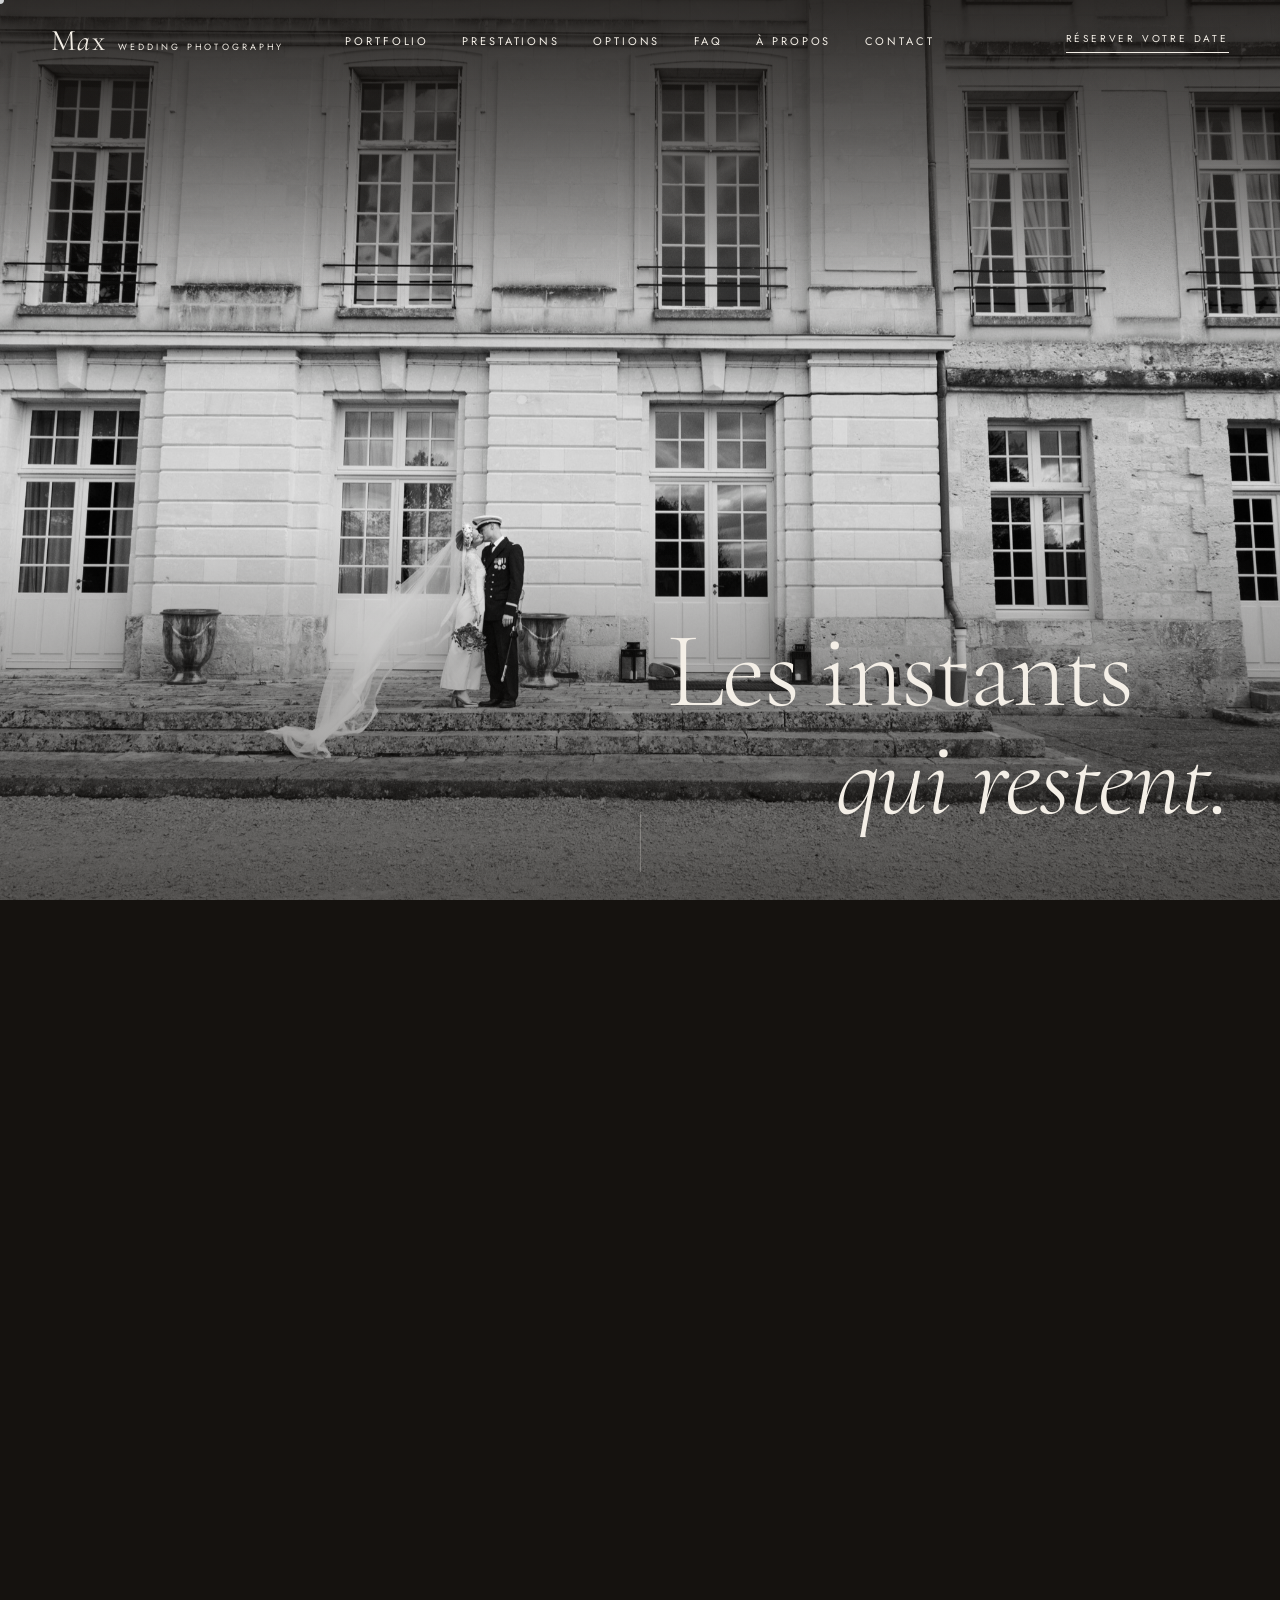
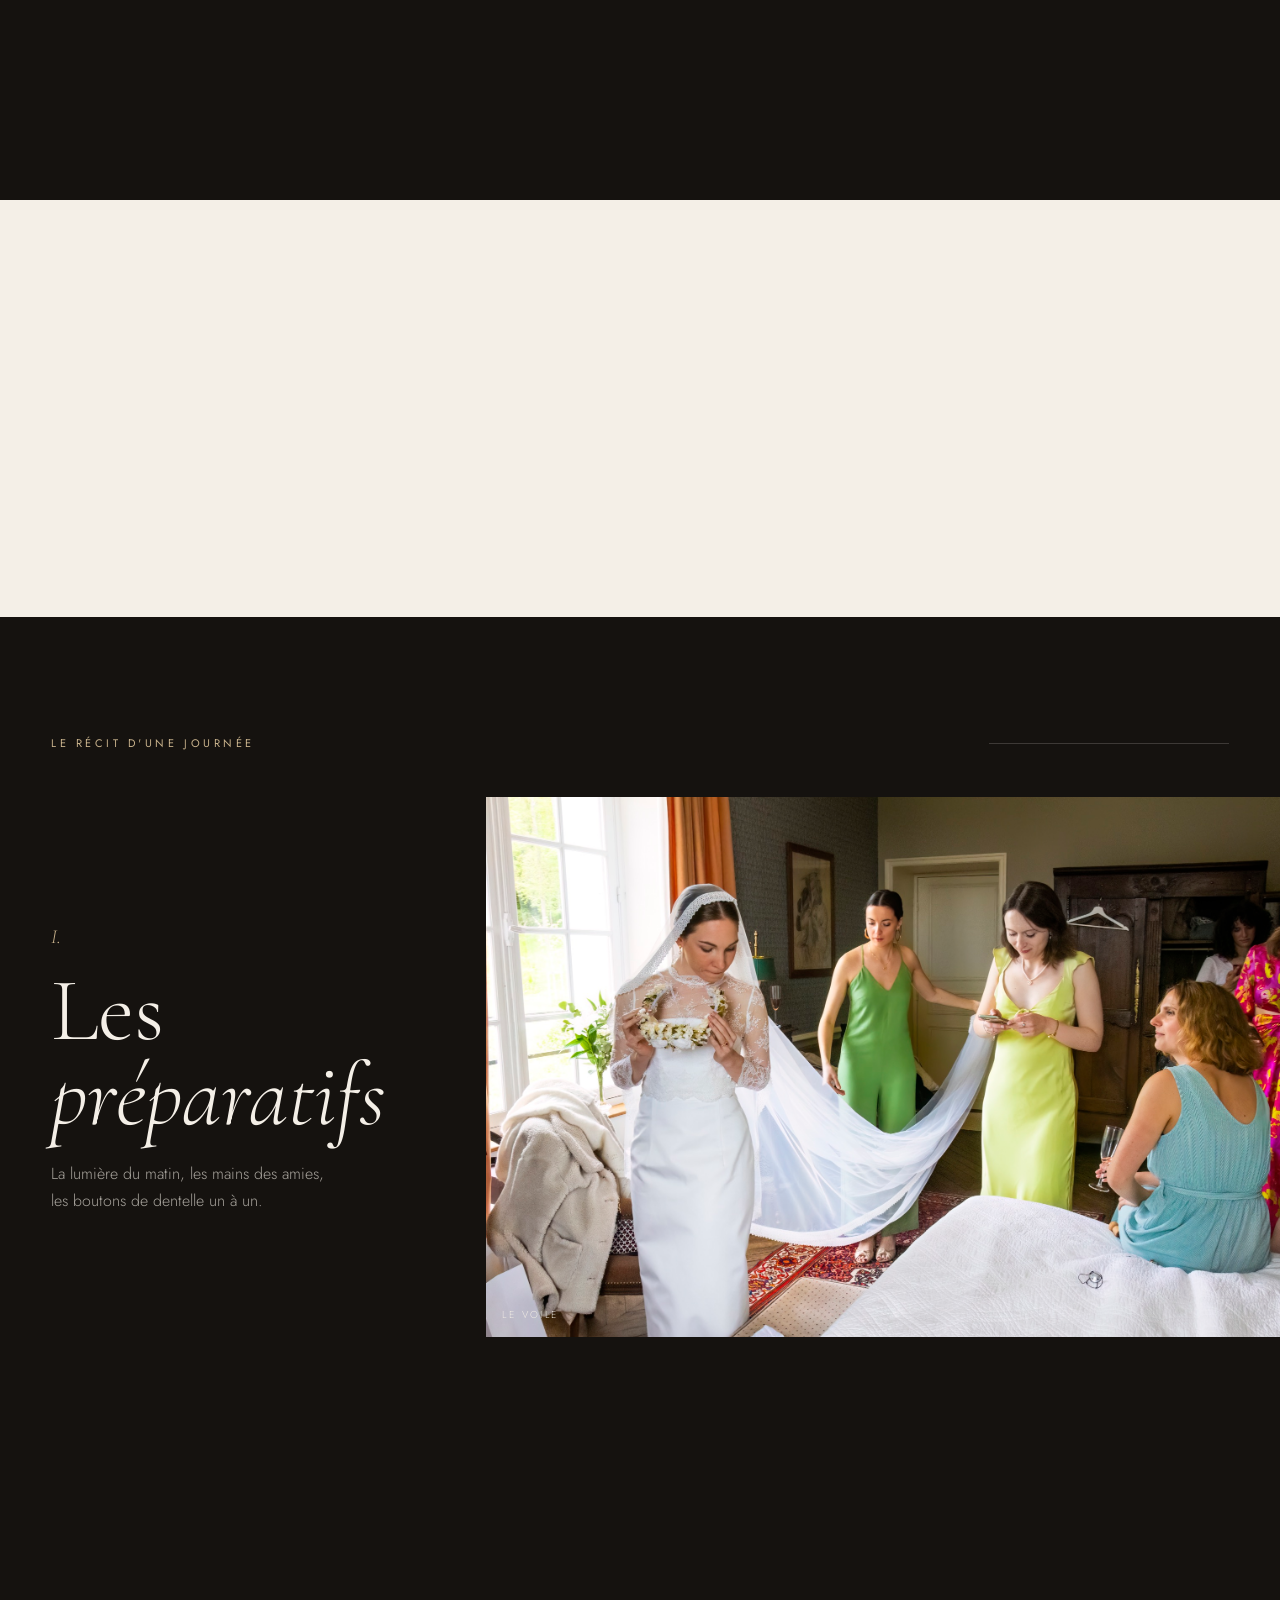
==== commit a8035949: "Retire la photo des témoins de la galerie (gardée dans le récit horizontal) Co-Authored-By: Claude O" ====
--- a/index.html
+++ b/index.html
@@ -184,16 +184,15 @@
           <figure class="tile t2" data-cursor><div class="img-reveal r-p" data-reveal="fade"><img src="img/couple-37.jpg" alt="Les mariés enlacés, voile au vent" loading="lazy" /></div><figcaption><span>Le voile</span><span>02</span></figcaption></figure>
           <figure class="tile t3" data-cursor><div class="img-reveal r-p" data-reveal="fade"><img src="img/diner-17.jpg" alt="Portrait d'un invité en clair-obscur" loading="lazy" /></div><figcaption><span>Clair-obscur</span><span>03</span></figcaption></figure>
           <figure class="tile t4" data-cursor><div class="img-reveal r-l" data-reveal="fade"><img src="img/preparatifs-129.jpg" alt="On boutonne la robe en dentelle" loading="lazy" /></div><figcaption><span>Dentelle</span><span>04</span></figcaption></figure>
-          <figure class="tile t5" data-cursor><div class="img-reveal r-l" data-reveal="fade"><img src="img/preparatifs-67.jpg" alt="Le marié et ses témoins dans le salon, noir et blanc" loading="lazy" /></div><figcaption><span>Les témoins</span><span>05</span></figcaption></figure>
-          <figure class="tile t6" data-cursor><div class="img-reveal r-l" data-reveal="fade"><img src="img/preparatifs-132.jpg" alt="Portrait de la mariée pendant la pose du voile" loading="lazy" /></div><figcaption><span>Le regard</span><span>06</span></figcaption></figure>
-          <figure class="tile t7" data-cursor><div class="img-reveal r-l" data-reveal="fade"><img src="img/couple-22.jpg" alt="Les mariés devant la façade du château et la voiture ancienne" loading="lazy" /></div><figcaption><span>Le château</span><span>07</span></figcaption></figure>
-          <figure class="tile t8" data-cursor><div class="img-reveal r-l" data-reveal="fade"><img src="img/preparatifs-33.jpg" alt="La voiture ancienne vue depuis une fenêtre du château" loading="lazy" /></div><figcaption><span>L'attente</span><span>08</span></figcaption></figure>
-          <figure class="tile t9" data-cursor><div class="img-reveal r-p" data-reveal="fade"><img src="img/couple-14.jpg" alt="Sortie d'église sous la haie d'honneur des sabres" loading="lazy" /></div><figcaption><span>Haie d'honneur</span><span>09</span></figcaption></figure>
-          <figure class="tile t10" data-cursor><div class="img-reveal r-l" data-reveal="fade"><img src="img/diner-115.jpg" alt="Les mariés rient près du buffet de desserts" loading="lazy" /></div><figcaption><span>Complicité</span><span>10</span></figcaption></figure>
-          <figure class="tile t11" data-cursor><div class="img-reveal r-l" data-reveal="fade"><img src="img/soiree-premiere-danse.jpg" alt="Première danse des mariés sous le regard des invités" loading="lazy" /></div><figcaption><span>Première danse</span><span>11</span></figcaption></figure>
-          <figure class="tile t12" data-cursor><div class="img-reveal r-l" data-reveal="fade"><img src="img/cocktail-voilette.jpg" alt="Une invitée à la voilette bleue en pleine conversation" loading="lazy" /></div><figcaption><span>La voilette</span><span>12</span></figcaption></figure>
-          <figure class="tile t13" data-cursor><div class="img-reveal r-l" data-reveal="fade"><img src="img/soiree-danse-1.jpg" alt="La mariée danse en riant, lumières chaudes de la soirée" loading="lazy" /></div><figcaption><span>Sur la piste</span><span>13</span></figcaption></figure>
-          <figure class="tile t14" data-cursor><div class="img-reveal r-l" data-reveal="fade"><img src="img/soiree-danse-3.jpg" alt="Un couple d'invités danse le rock au milieu de la soirée" loading="lazy" /></div><figcaption><span>Rock</span><span>14</span></figcaption></figure>
+          <figure class="tile t6" data-cursor><div class="img-reveal r-l" data-reveal="fade"><img src="img/preparatifs-132.jpg" alt="Portrait de la mariée pendant la pose du voile" loading="lazy" /></div><figcaption><span>Le regard</span><span>05</span></figcaption></figure>
+          <figure class="tile t7" data-cursor><div class="img-reveal r-l" data-reveal="fade"><img src="img/couple-22.jpg" alt="Les mariés devant la façade du château et la voiture ancienne" loading="lazy" /></div><figcaption><span>Le château</span><span>06</span></figcaption></figure>
+          <figure class="tile t8" data-cursor><div class="img-reveal r-l" data-reveal="fade"><img src="img/preparatifs-33.jpg" alt="La voiture ancienne vue depuis une fenêtre du château" loading="lazy" /></div><figcaption><span>L'attente</span><span>07</span></figcaption></figure>
+          <figure class="tile t9" data-cursor><div class="img-reveal r-p" data-reveal="fade"><img src="img/couple-14.jpg" alt="Sortie d'église sous la haie d'honneur des sabres" loading="lazy" /></div><figcaption><span>Haie d'honneur</span><span>08</span></figcaption></figure>
+          <figure class="tile t10" data-cursor><div class="img-reveal r-l" data-reveal="fade"><img src="img/diner-115.jpg" alt="Les mariés rient près du buffet de desserts" loading="lazy" /></div><figcaption><span>Complicité</span><span>09</span></figcaption></figure>
+          <figure class="tile t11" data-cursor><div class="img-reveal r-l" data-reveal="fade"><img src="img/soiree-premiere-danse.jpg" alt="Première danse des mariés sous le regard des invités" loading="lazy" /></div><figcaption><span>Première danse</span><span>10</span></figcaption></figure>
+          <figure class="tile t12" data-cursor><div class="img-reveal r-l" data-reveal="fade"><img src="img/cocktail-voilette.jpg" alt="Une invitée à la voilette bleue en pleine conversation" loading="lazy" /></div><figcaption><span>La voilette</span><span>11</span></figcaption></figure>
+          <figure class="tile t13" data-cursor><div class="img-reveal r-l" data-reveal="fade"><img src="img/soiree-danse-1.jpg" alt="La mariée danse en riant, lumières chaudes de la soirée" loading="lazy" /></div><figcaption><span>Sur la piste</span><span>12</span></figcaption></figure>
+          <figure class="tile t14" data-cursor><div class="img-reveal r-l" data-reveal="fade"><img src="img/soiree-danse-3.jpg" alt="Un couple d'invités danse le rock au milieu de la soirée" loading="lazy" /></div><figcaption><span>Rock</span><span>13</span></figcaption></figure>
         </div>
       </div>
     </section>
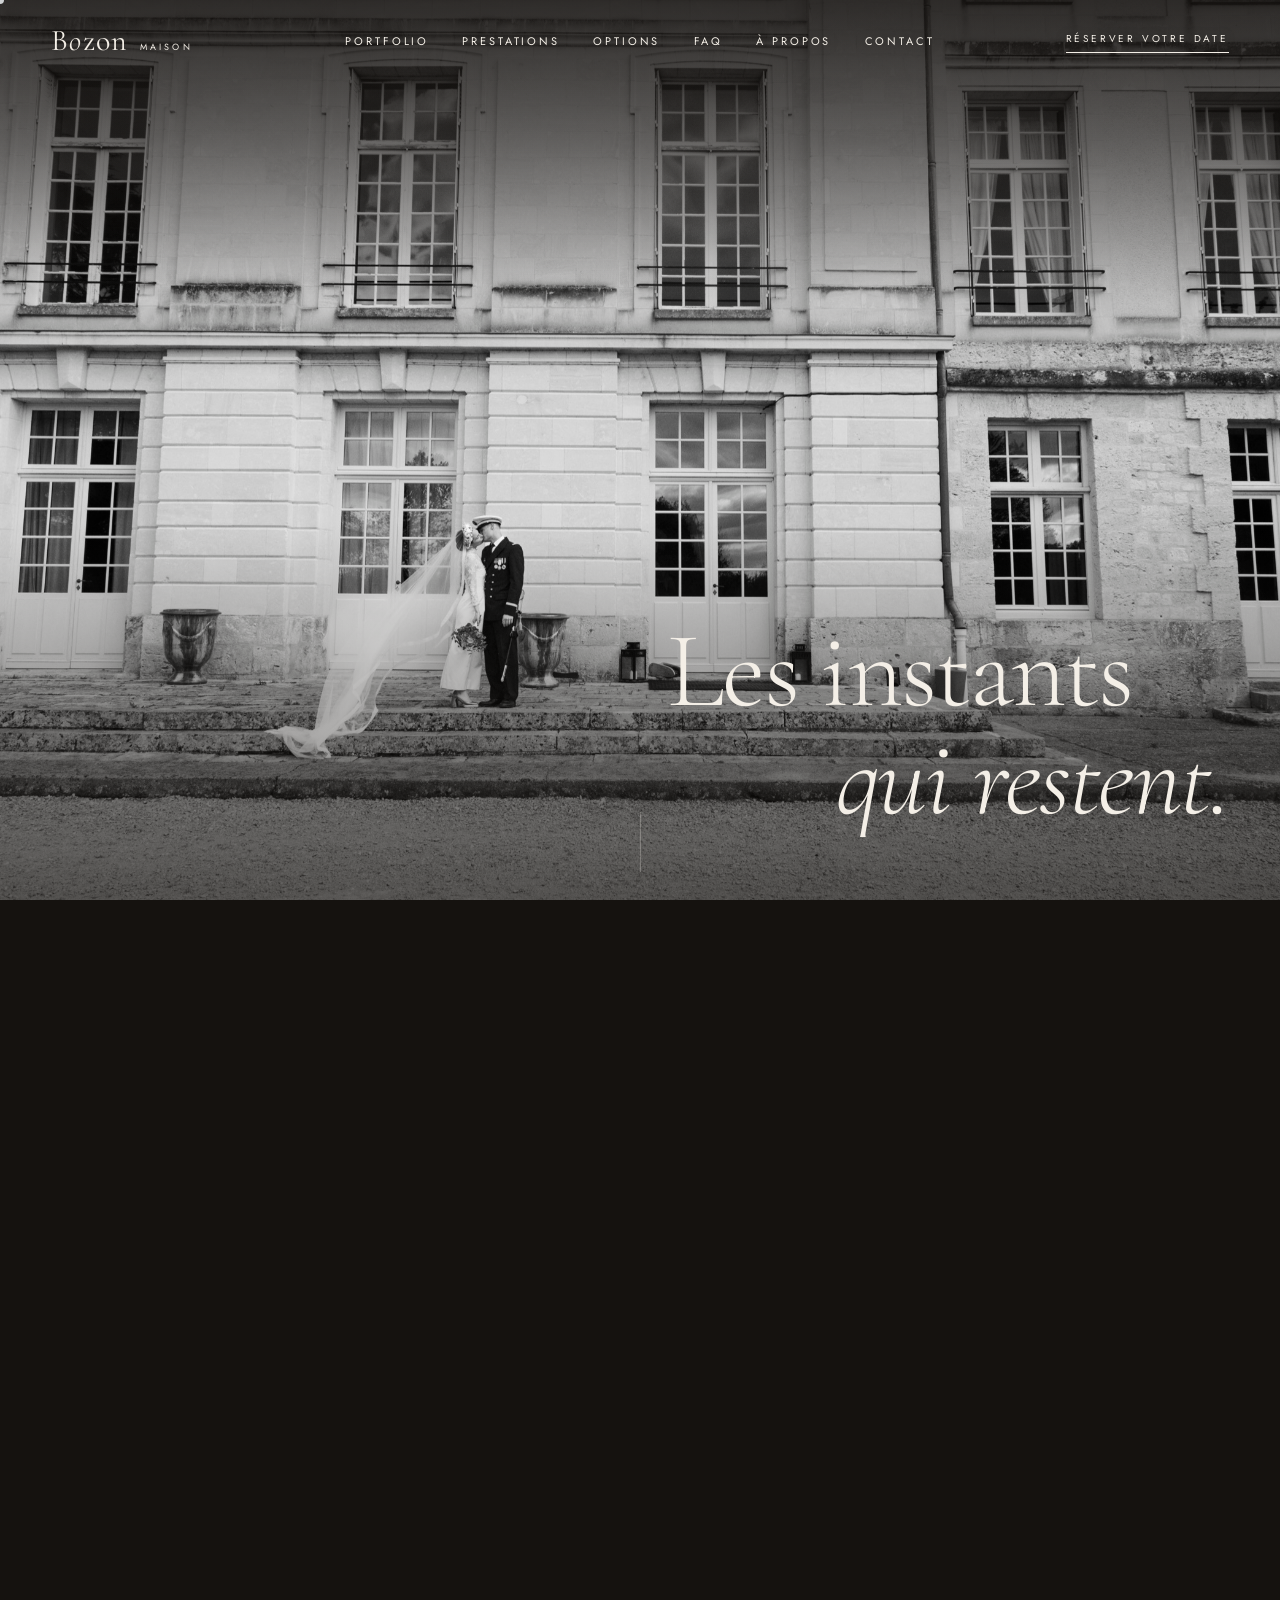
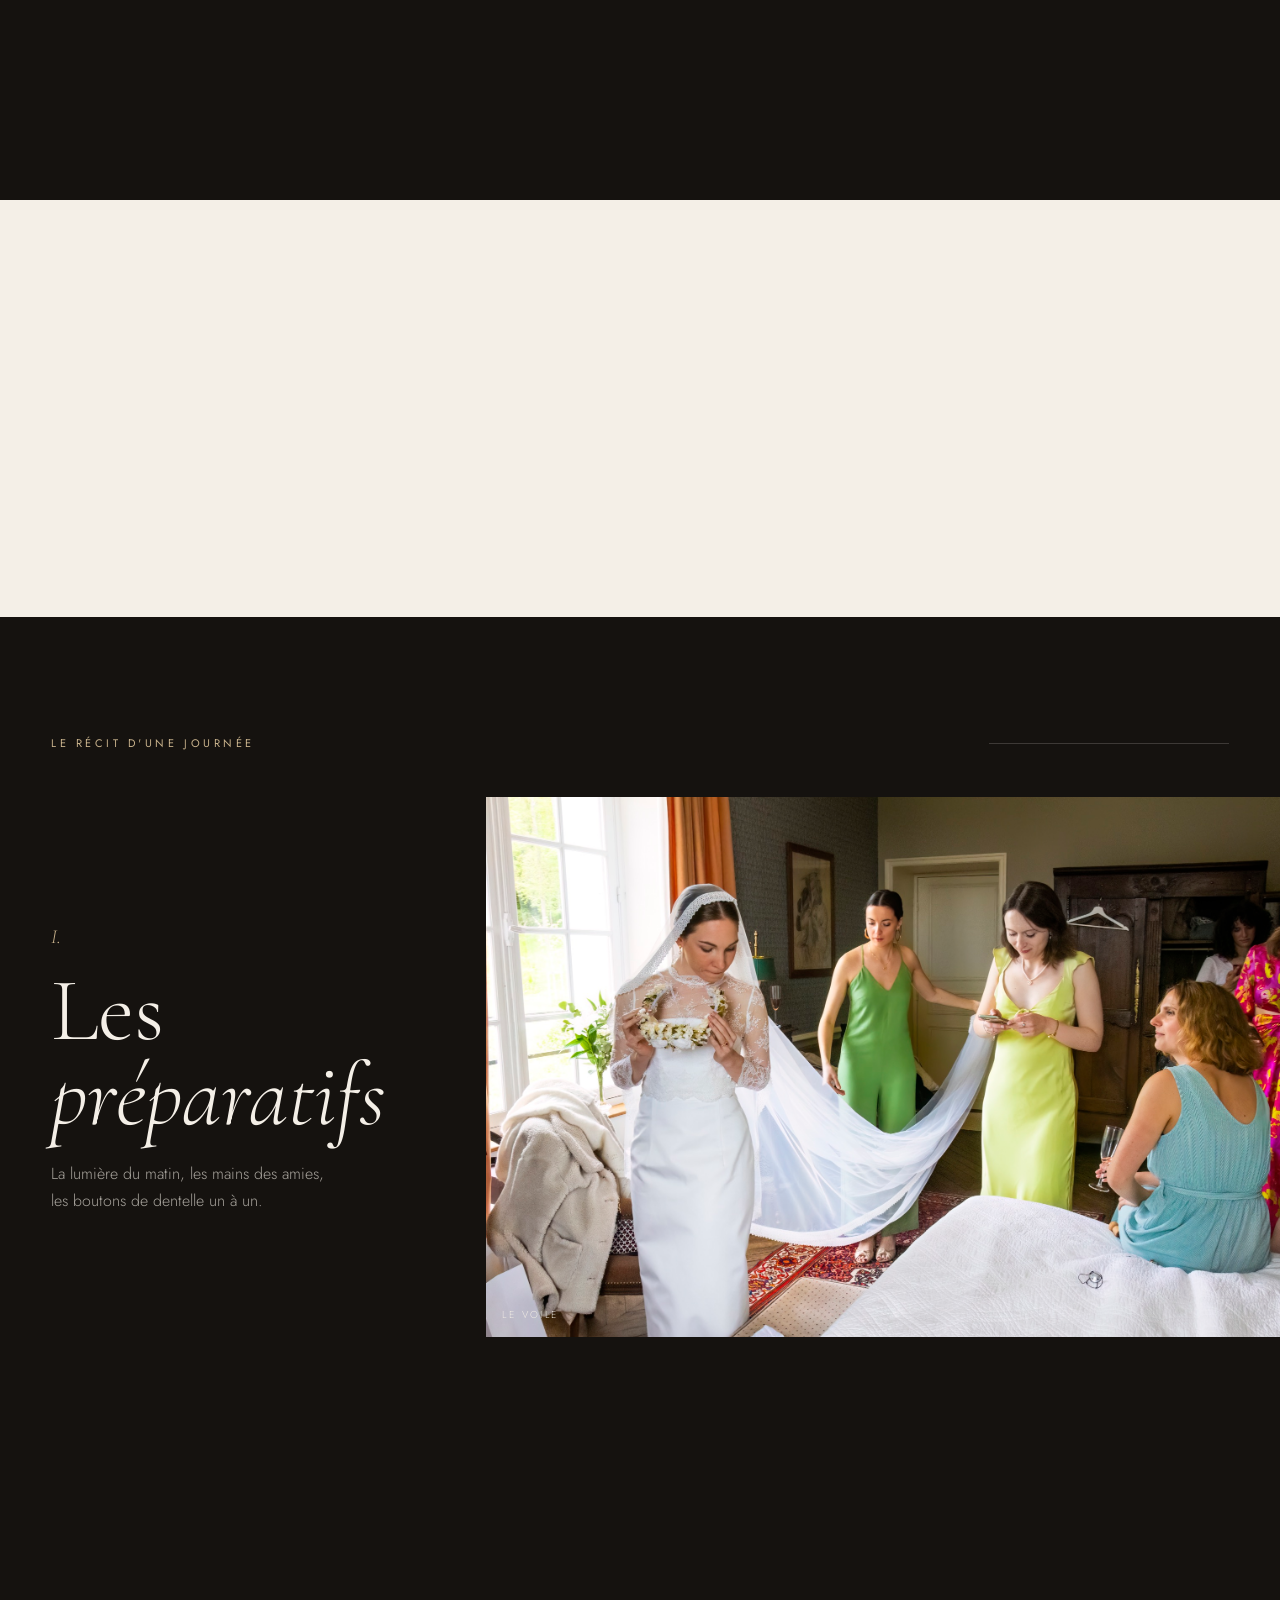
==== commit 8e905c6c: "Renomme le site en Maison Bozon et ajoute le domaine maisonbozon.com Co-Authored-By: Claude Opus 5.5" ====
--- a/index.html
+++ b/index.html
@@ -3,22 +3,61 @@
 <head>
   <meta charset="UTF-8" />
   <meta name="viewport" content="width=device-width, initial-scale=1" />
-  <title>Max — Photographe de mariage</title>
-  <meta name="description" content="Max Wedding Photography — photographe de mariage en France et à l'étranger. Un regard élégant, discret et intemporel sur votre plus beau jour." />
+  <title>Maison Bozon — Photographe de mariage</title>
+  <meta name="description" content="Maison Bozon — photographe de mariage en France et à l'étranger. Un regard élégant, discret et intemporel sur votre plus beau jour." />
   <meta name="theme-color" content="#15120f" />
+  <link rel="icon" href="favicon.svg" type="image/svg+xml" />
+  <link rel="apple-touch-icon" href="apple-touch-icon.png" />
   <link rel="preconnect" href="https://fonts.googleapis.com" />
   <link rel="preconnect" href="https://fonts.gstatic.com" crossorigin />
   <link href="https://fonts.googleapis.com/css2?family=Cormorant+Garamond:ital,wght@0,300;0,400;1,300;1,400&family=Jost:wght@300;400&display=swap" rel="stylesheet" />
   <link rel="preload" as="image" href="img/couple-49.jpg" />
-  <link rel="stylesheet" href="css/style.css?v=13" />
+  <link rel="stylesheet" href="css/style.css?v=15" />
 </head>
 <body>
 
   <!-- Loader -->
   <div class="loader" aria-hidden="true">
     <div class="loader__inner">
-      <div class="loader__word"><span>M</span><span>a</span><span>x</span></div>
-      <p class="loader__sub eyebrow eyebrow--light">Wedding Photography</p>
+      <svg class="loader__star" viewBox="0 0 64 64" aria-hidden="true">
+        <defs><radialGradient id="loaderFlash"><stop offset="0" stop-color="#f6e7c1" stop-opacity="0.9"/><stop offset="1" stop-color="#d6bd84" stop-opacity="0"/></radialGradient></defs>
+        <circle class="flash" cx="32" cy="32" r="10" fill="url(#loaderFlash)"/>
+        <g class="rays">
+          <path class="ray" d="M32 8l2 18h-4z" style="--dx:0px;--dy:-150px"/>
+          <path class="ray" d="M32 56l-2-18h4z" style="--dx:0px;--dy:150px"/>
+          <path class="ray" d="M8 32l18-2v4z" style="--dx:-150px;--dy:0px"/>
+          <path class="ray" d="M56 32l-18 2v-4z" style="--dx:150px;--dy:0px"/>
+          <path class="ray" d="M15 15l14 11.4-2.8 2.8z" style="--dx:-106px;--dy:-106px"/>
+          <path class="ray" d="M49 49L35 37.6l2.8-2.8z" style="--dx:106px;--dy:106px"/>
+          <path class="ray" d="M49 15L37.6 29l-2.8-2.8z" style="--dx:106px;--dy:-106px"/>
+          <path class="ray" d="M15 49l11.4-14 2.8 2.8z" style="--dx:-106px;--dy:106px"/>
+          <circle class="spark" cx="32" cy="32" r="1.8" style="--dx:86px;--dy:-4px;--t:0.94s"/>
+          <circle class="spark" cx="32" cy="32" r="1.0" style="--dx:104px;--dy:31px;--t:1.20s"/>
+          <circle class="spark" cx="32" cy="32" r="1.0" style="--dx:104px;--dy:51px;--t:0.95s"/>
+          <circle class="spark" cx="32" cy="32" r="1.0" style="--dx:105px;--dy:117px;--t:1.03s"/>
+          <circle class="spark" cx="32" cy="32" r="1.7" style="--dx:66px;--dy:156px;--t:1.14s"/>
+          <circle class="spark" cx="32" cy="32" r="2.1" style="--dx:2px;--dy:75px;--t:1.07s"/>
+          <circle class="spark" cx="32" cy="32" r="1.4" style="--dx:-5px;--dy:82px;--t:1.39s"/>
+          <circle class="spark" cx="32" cy="32" r="1.8" style="--dx:-45px;--dy:123px;--t:1.12s"/>
+          <circle class="spark" cx="32" cy="32" r="1.0" style="--dx:-51px;--dy:57px;--t:1.02s"/>
+          <circle class="spark" cx="32" cy="32" r="1.4" style="--dx:-99px;--dy:58px;--t:1.25s"/>
+          <circle class="spark" cx="32" cy="32" r="2.0" style="--dx:-97px;--dy:30px;--t:1.32s"/>
+          <circle class="spark" cx="32" cy="32" r="1.7" style="--dx:-130px;--dy:8px;--t:1.43s"/>
+          <circle class="spark" cx="32" cy="32" r="2.2" style="--dx:-94px;--dy:-33px;--t:0.97s"/>
+          <circle class="spark" cx="32" cy="32" r="1.0" style="--dx:-127px;--dy:-78px;--t:1.19s"/>
+          <circle class="spark" cx="32" cy="32" r="2.0" style="--dx:-103px;--dy:-95px;--t:1.24s"/>
+          <circle class="spark" cx="32" cy="32" r="1.8" style="--dx:-34px;--dy:-97px;--t:1.26s"/>
+          <circle class="spark" cx="32" cy="32" r="2.1" style="--dx:-15px;--dy:-117px;--t:1.47s"/>
+          <circle class="spark" cx="32" cy="32" r="1.0" style="--dx:19px;--dy:-138px;--t:1.32s"/>
+          <circle class="spark" cx="32" cy="32" r="2.0" style="--dx:78px;--dy:-156px;--t:1.07s"/>
+          <circle class="spark" cx="32" cy="32" r="0.9" style="--dx:89px;--dy:-108px;--t:1.18s"/>
+          <circle class="spark" cx="32" cy="32" r="1.0" style="--dx:65px;--dy:-50px;--t:1.36s"/>
+          <circle class="spark" cx="32" cy="32" r="1.5" style="--dx:89px;--dy:-35px;--t:1.42s"/>
+        </g>
+      </svg>
+      <div class="loader__word"><span>B</span><span><em>o</em></span><span>zon</span></div>
+      <span class="loader__rule"></span>
+      <p class="loader__sub eyebrow eyebrow--light">Maison</p>
     </div>
     <div class="loader__count"><span data-count>0</span></div>
   </div>
@@ -28,9 +67,9 @@
 
   <!-- Header -->
   <header class="header" data-header>
-    <a href="index.html" class="logo" aria-label="Max Wedding Photography — accueil">
-      <span class="logo__mark">M<em>a</em>x</span>
-      <span class="logo__sub">Wedding Photography</span>
+    <a href="index.html" class="logo" aria-label="Maison Bozon — accueil">
+      <span class="logo__mark">B<em>o</em>zon</span>
+      <span class="logo__sub">Maison</span>
     </a>
     <nav class="nav" aria-label="Navigation principale">
       <a href="#recit">Portfolio</a>
@@ -344,9 +383,9 @@
 
   <footer class="footer">
     <div class="container">
-      <div class="footer__big"><span class="footer__name">M<em>a</em>x</span><span class="footer__sub">Wedding Photography</span></div>
+      <div class="footer__big"><span class="footer__name">B<em>o</em>zon</span><span class="footer__sub">Maison</span></div>
       <div class="footer__row">
-        <span>© <span data-year></span> Max Wedding Photography — Maximilien Bozon</span>
+        <span>© <span data-year></span> Maison Bozon — Maximilien Bozon</span>
         <nav>
           <a href="prestations.html" data-transition>Prestations</a>
           <a href="options.html" data-transition>Options</a>
@@ -367,6 +406,6 @@
   </div>
 
   <script src="https://cdn.jsdelivr.net/npm/lenis@1.1.13/dist/lenis.min.js"></script>
-  <script src="js/main.js?v=11"></script>
+  <script src="js/main.js?v=12"></script>
 </body>
 </html>
--- a/css/style.css
+++ b/css/style.css
@@ -1,5 +1,5 @@
 /* ==========================================================
-   MAX — Wedding Photography
+   MAISON BOZON
    Direction : éditorial, ivoire & encre, mouvement lent
    ========================================================== */
 
@@ -153,16 +153,57 @@
   display: grid; place-items: center;
   transition: transform 1.2s var(--ease-io) 0.2s;
 }
-.loader__inner { text-align: center; overflow: hidden; }
+.loader__inner { position: relative; text-align: center; }
 .loader__word {
-  font-family: var(--serif); font-weight: 300; font-style: italic;
+  font-family: var(--serif); font-weight: 300;
   font-size: clamp(56px, 10vw, 140px); line-height: 1;
-  display: flex; justify-content: center;
-}
-.loader__word span { display: inline-block; transform: translateY(110%); animation: rise 1s var(--ease) forwards; }
-.loader__word span:nth-child(2) { animation-delay: 0.08s; }
-.loader__word span:nth-child(3) { animation-delay: 0.16s; }
-.loader__sub { margin-top: 18px; opacity: 0; animation: fade 1s var(--ease) 0.5s forwards; }
+  display: flex; justify-content: center; overflow: hidden;
+}
+.loader__word em { font-style: italic; }
+.loader__word span { display: inline-block; transform: translateY(110%); animation: rise 1s var(--ease) forwards; animation-delay: 1.15s; }
+.loader__word span:nth-child(2) { animation-delay: 1.23s; }
+.loader__word span:nth-child(3) { animation-delay: 1.31s; }
+.loader__rule {
+  display: block; width: 64px; height: 1px; margin: 22px auto 0; background: var(--gold-soft);
+  transform: scaleX(0); animation: draw 0.9s var(--ease) 1.5s forwards;
+}
+.loader__sub { margin-top: 18px; opacity: 0; animation: subIn 1.4s var(--ease) 1.65s forwards; }
+
+/* Logo étoile qui explose en feu d'artifice */
+.loader__star {
+  position: absolute; left: 50%; top: 50%; width: clamp(76px, 9vw, 104px); height: auto;
+  transform: translate(-50%, -62%); overflow: visible; pointer-events: none;
+}
+.loader__star .rays {
+  fill: #d6bd84; transform-box: view-box; transform-origin: 32px 32px;
+  opacity: 0; animation: starIn 0.75s var(--ease) 0.1s forwards, starCharge 0.25s var(--ease-io) 0.75s forwards;
+}
+.loader__star .ray {
+  transform-box: fill-box; transform-origin: center;
+  animation: rayBurst 1.3s cubic-bezier(0.12, 0.8, 0.3, 1) 1s forwards;
+}
+.loader__star .spark {
+  fill: #e6cf98; opacity: 0; animation: spark var(--t, 1.2s) cubic-bezier(0.1, 0.75, 0.35, 1) 1s forwards;
+}
+.loader__star .flash {
+  opacity: 0; transform-box: fill-box; transform-origin: center;
+  animation: flash 0.9s var(--ease) 1s forwards;
+}
+@keyframes starIn { from { opacity: 0; transform: scale(0.3) rotate(-60deg); } to { opacity: 1; transform: scale(1) rotate(0); } }
+@keyframes starCharge { from { opacity: 1; transform: scale(1) rotate(0); } to { opacity: 1; transform: scale(0.82) rotate(12deg); } }
+@keyframes rayBurst {
+  0% { transform: translate(0, 0) scale(1); opacity: 1; }
+  50% { opacity: 0.9; }
+  100% { transform: translate(var(--dx), var(--dy)) scale(0.25); opacity: 0; }
+}
+@keyframes spark {
+  0% { transform: translate(0, 0); opacity: 1; }
+  60% { opacity: 1; }
+  100% { transform: translate(var(--dx), calc(var(--dy) + 26px)); opacity: 0; }
+}
+@keyframes flash { 0% { opacity: 0; transform: scale(0.3); } 15% { opacity: 1; } 100% { opacity: 0; transform: scale(5); } }
+@keyframes draw { to { transform: scaleX(1); } }
+@keyframes subIn { from { opacity: 0; letter-spacing: 0.7em; } to { opacity: 1; letter-spacing: 0.32em; } }
 .loader__count {
   position: absolute; right: var(--gutter); bottom: var(--gutter);
   font-family: var(--serif); font-size: 18px; letter-spacing: 0.1em; color: var(--gold-soft);
@@ -431,10 +472,12 @@
 .ccard { position: relative; display: block; overflow: hidden; aspect-ratio: 2 / 3; color: var(--ivory); }
 .ccard img { position: absolute; inset: 0; width: 100%; height: 100%; object-fit: cover; transition: transform 1.6s var(--ease), filter 1s; filter: brightness(0.72); }
 .ccard:hover img { transform: scale(1.05); filter: brightness(0.55); }
-.ccard__body { position: absolute; inset: 0; padding: 30px; display: flex; flex-direction: column; justify-content: space-between; }
+.ccard__body { position: absolute; inset: 0; padding: 30px; display: flex; flex-direction: column; justify-content: space-between; text-shadow: 0 1px 12px rgba(0,0,0,0.45); }
+.ccard::after { content: ""; position: absolute; inset: 0; background: linear-gradient(to top, rgba(10,8,6,0.85) 0%, rgba(10,8,6,0.5) 35%, rgba(10,8,6,0) 65%); pointer-events: none; }
+.ccard__body { z-index: 1; }
 .ccard__num { font-family: var(--serif); font-style: italic; font-size: 20px; }
 .ccard h3 { font-family: var(--serif); font-weight: 300; font-size: clamp(36px, 3.4vw, 56px); line-height: 1; }
-.ccard p { font-size: 15px; opacity: 0.9; max-width: 30ch; margin-top: 12px; }
+.ccard p { font-size: 16px; font-weight: 400; opacity: 1; max-width: 30ch; margin-top: 12px; }
 
 /* ---------- À propos ---------- */
 .about { display: grid; grid-template-columns: 0.8fr 1fr; gap: clamp(40px, 8vw, 140px); align-items: center; }
@@ -692,7 +735,7 @@
   .promise--2 { grid-template-columns: 1fr; }
   .mock__wall { padding: 60px 20px 70px; }
   .ca3d { --w: 82vw; }
-  .ccard p { opacity: 0.85; transform: none; }
+  .ccard p { opacity: 1; transform: none; }
   .promise { grid-template-columns: 1fr; }
   .promise__item, .promise__item + .promise__item { padding: 36px 0; border-right: 0; border-bottom: 1px solid var(--line); }
   .form { grid-template-columns: 1fr; }
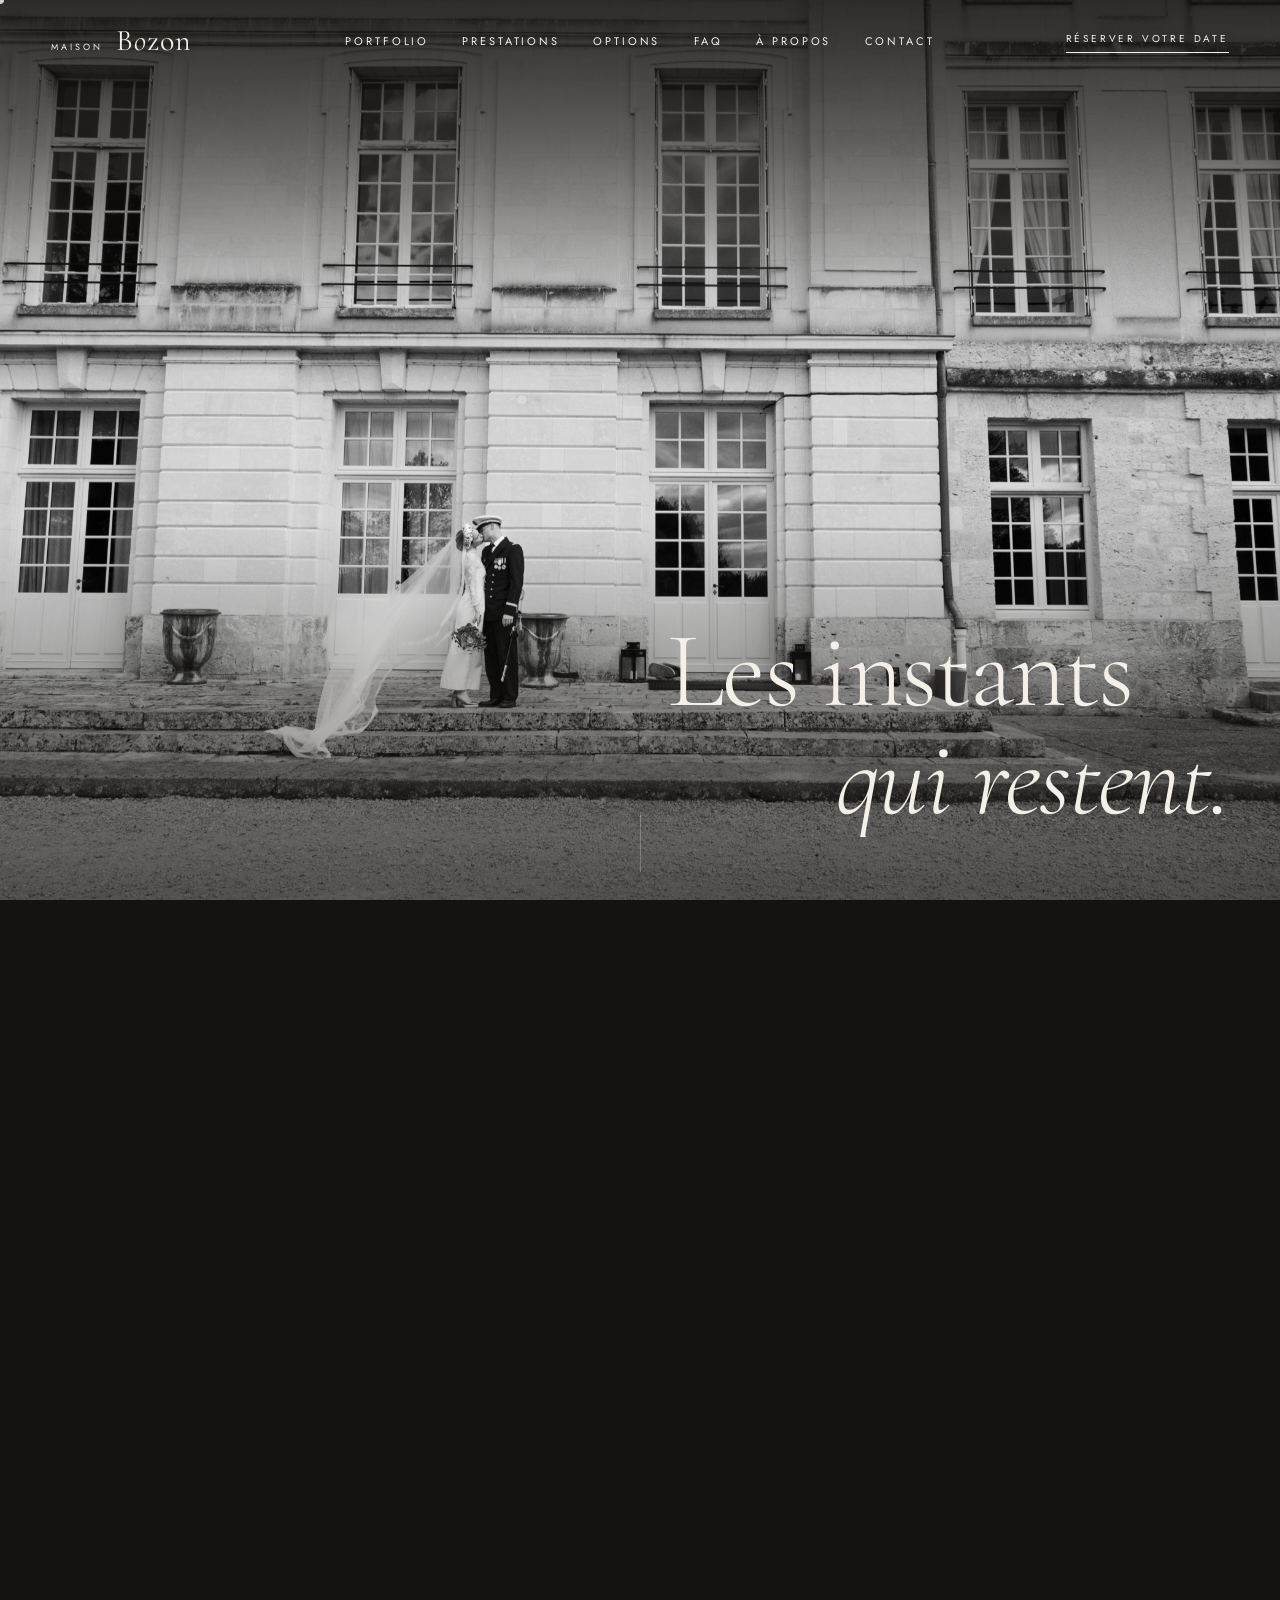
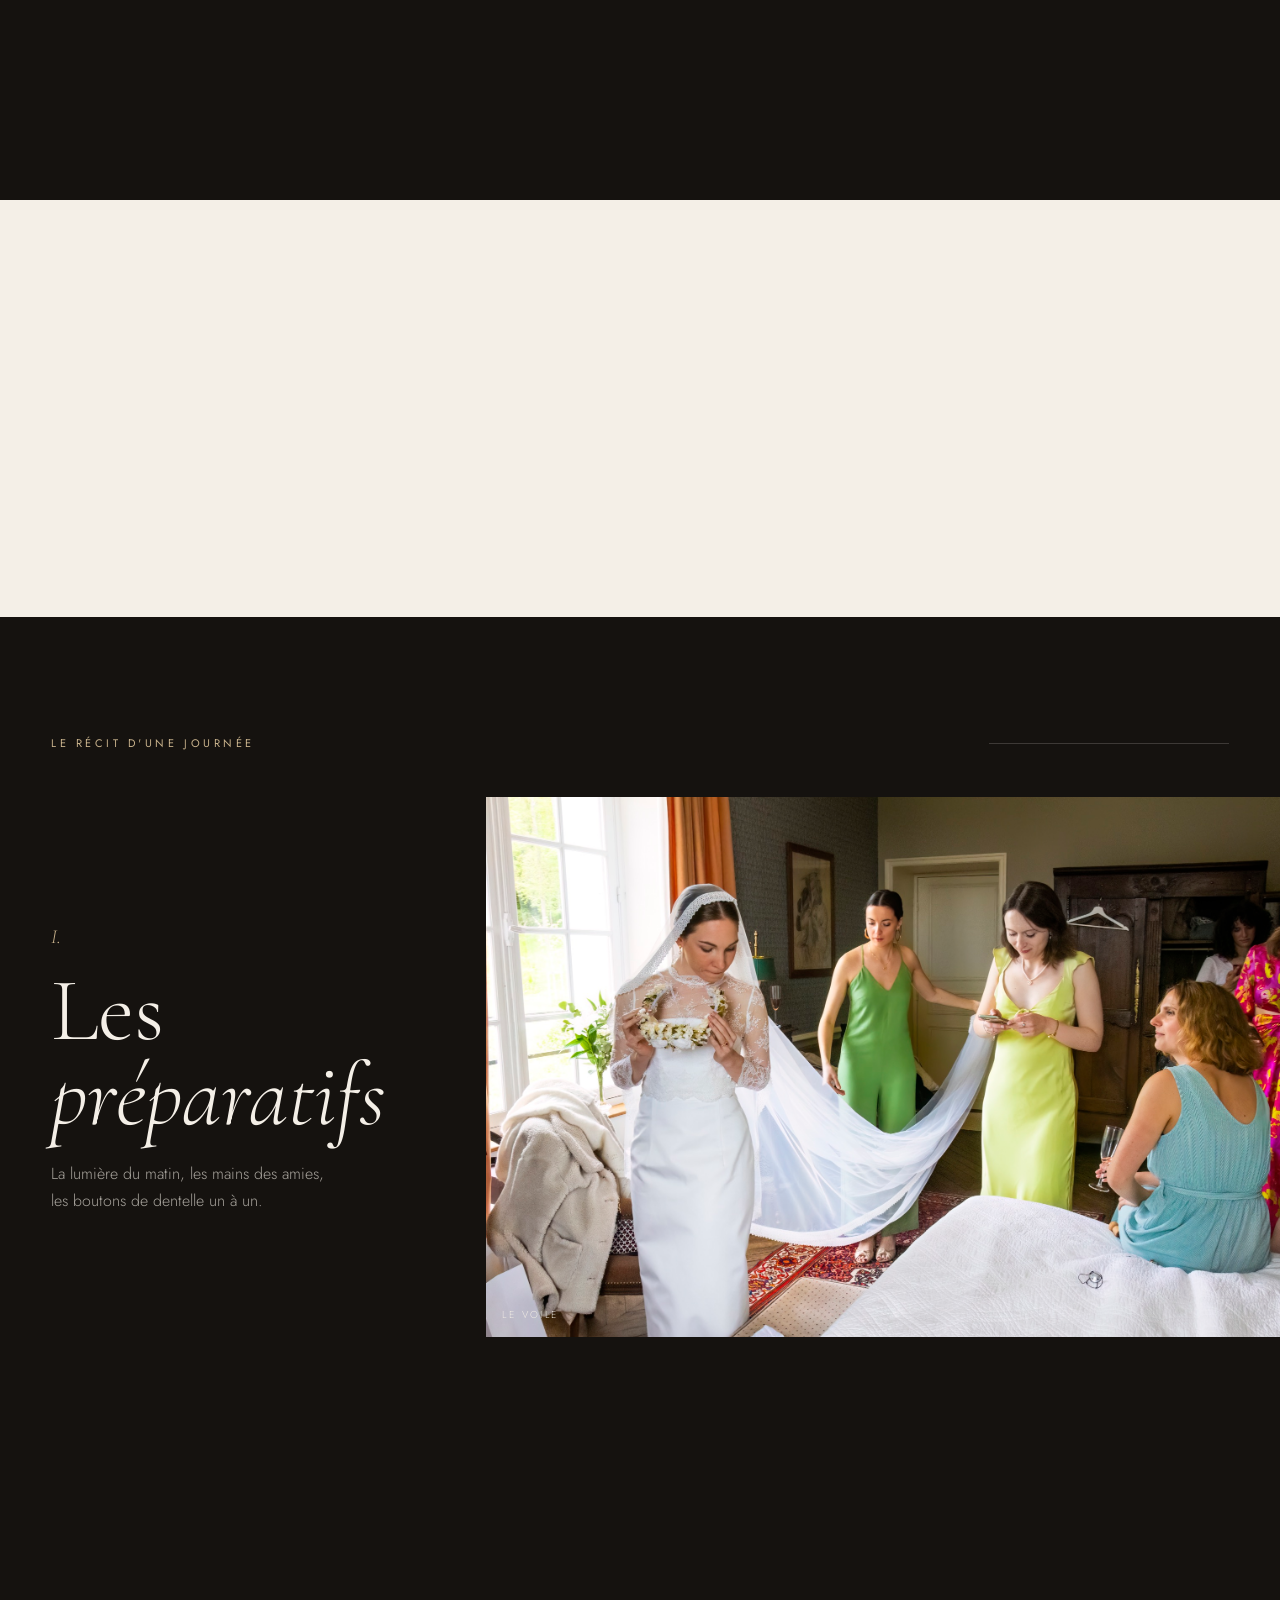
==== commit f76ad9a8: "Afficher « Maison Bozon » dans le bon ordre (logo, pied de page, chargement) Co-Authored-By: Claude " ====
--- a/index.html
+++ b/index.html
@@ -55,9 +55,9 @@
           <circle class="spark" cx="32" cy="32" r="1.5" style="--dx:89px;--dy:-35px;--t:1.42s"/>
         </g>
       </svg>
+      <p class="loader__sub loader__sub--top eyebrow eyebrow--light">Maison</p>
       <div class="loader__word"><span>B</span><span><em>o</em></span><span>zon</span></div>
       <span class="loader__rule"></span>
-      <p class="loader__sub eyebrow eyebrow--light">Maison</p>
     </div>
     <div class="loader__count"><span data-count>0</span></div>
   </div>
@@ -68,8 +68,8 @@
   <!-- Header -->
   <header class="header" data-header>
     <a href="index.html" class="logo" aria-label="Maison Bozon — accueil">
+      <span class="logo__sub">Maison</span>
       <span class="logo__mark">B<em>o</em>zon</span>
-      <span class="logo__sub">Maison</span>
     </a>
     <nav class="nav" aria-label="Navigation principale">
       <a href="#recit">Portfolio</a>
@@ -383,7 +383,7 @@
 
   <footer class="footer">
     <div class="container">
-      <div class="footer__big"><span class="footer__name">B<em>o</em>zon</span><span class="footer__sub">Maison</span></div>
+      <div class="footer__big"><span class="footer__sub">Maison</span><span class="footer__name">B<em>o</em>zon</span></div>
       <div class="footer__row">
         <span>© <span data-year></span> Maison Bozon — Maximilien Bozon</span>
         <nav>
--- a/css/style.css
+++ b/css/style.css
@@ -168,6 +168,8 @@
   transform: scaleX(0); animation: draw 0.9s var(--ease) 1.5s forwards;
 }
 .loader__sub { margin-top: 18px; opacity: 0; animation: subIn 1.4s var(--ease) 1.65s forwards; }
+
+.loader__sub--top { margin: 0 0 18px; }
 
 /* Logo étoile qui explose en feu d'artifice */
 .loader__star {
@@ -524,14 +526,14 @@
 .footer { background: var(--ink); color: var(--ivory); padding: 0 0 36px; overflow: hidden; }
 .footer__big {
   display: flex; flex-direction: column; align-items: center; text-align: center;
-  padding-top: clamp(50px, 7vw, 100px); border-top: 1px solid var(--line-light);
+  padding-top: clamp(40px, 6vw, 80px); border-top: 1px solid var(--line-light);
 }
 .footer__name {
   font-family: var(--serif); font-weight: 300; font-size: clamp(110px, 20vw, 320px); line-height: 0.85; letter-spacing: -0.03em;
 }
 .footer__name em { font-style: italic; color: var(--gold-soft); }
 .footer__sub {
-  display: flex; align-items: center; gap: 0.9em; margin-top: clamp(14px, 2vw, 28px);
+  display: flex; align-items: center; gap: 0.9em; margin-bottom: clamp(14px, 2vw, 28px);
   font-family: var(--sans); font-weight: 300; font-size: clamp(10px, 1.1vw, 16px);
   letter-spacing: 0.7em; margin-right: -0.7em; text-transform: uppercase; color: rgba(244,239,231,0.75);
 }
@@ -748,7 +750,9 @@
   .hero__content { position: relative; left: auto; right: auto; bottom: auto; padding: 40px var(--gutter) 60px; }
   .fullbleed__img { height: auto; aspect-ratio: 3 / 2; }
   .fullbleed__img img { top: 0; height: 100%; }
-  .logo__sub { display: none; }
+  .logo { gap: 8px; }
+  .logo__mark { font-size: 24px; }
+  .logo__sub { font-size: 8px; letter-spacing: 0.28em; }
 }
 
 @media (prefers-reduced-motion: reduce) {
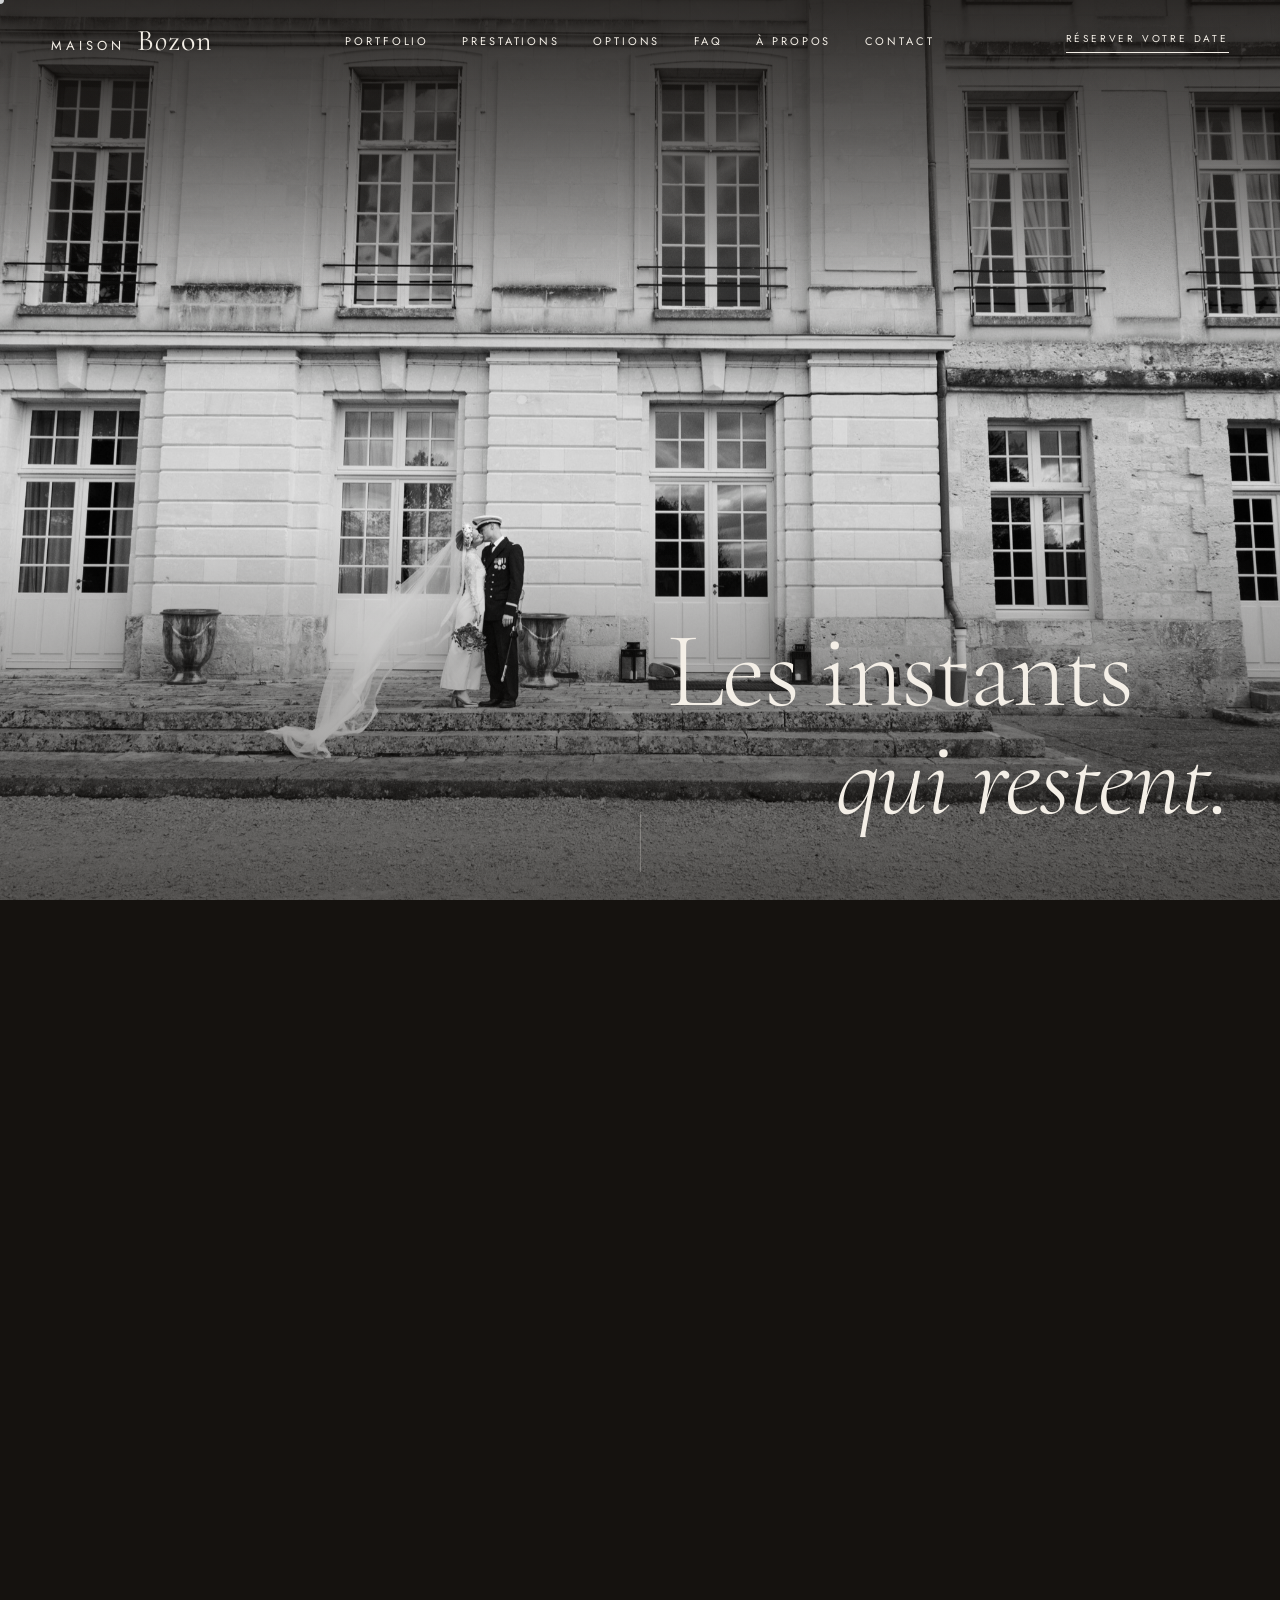
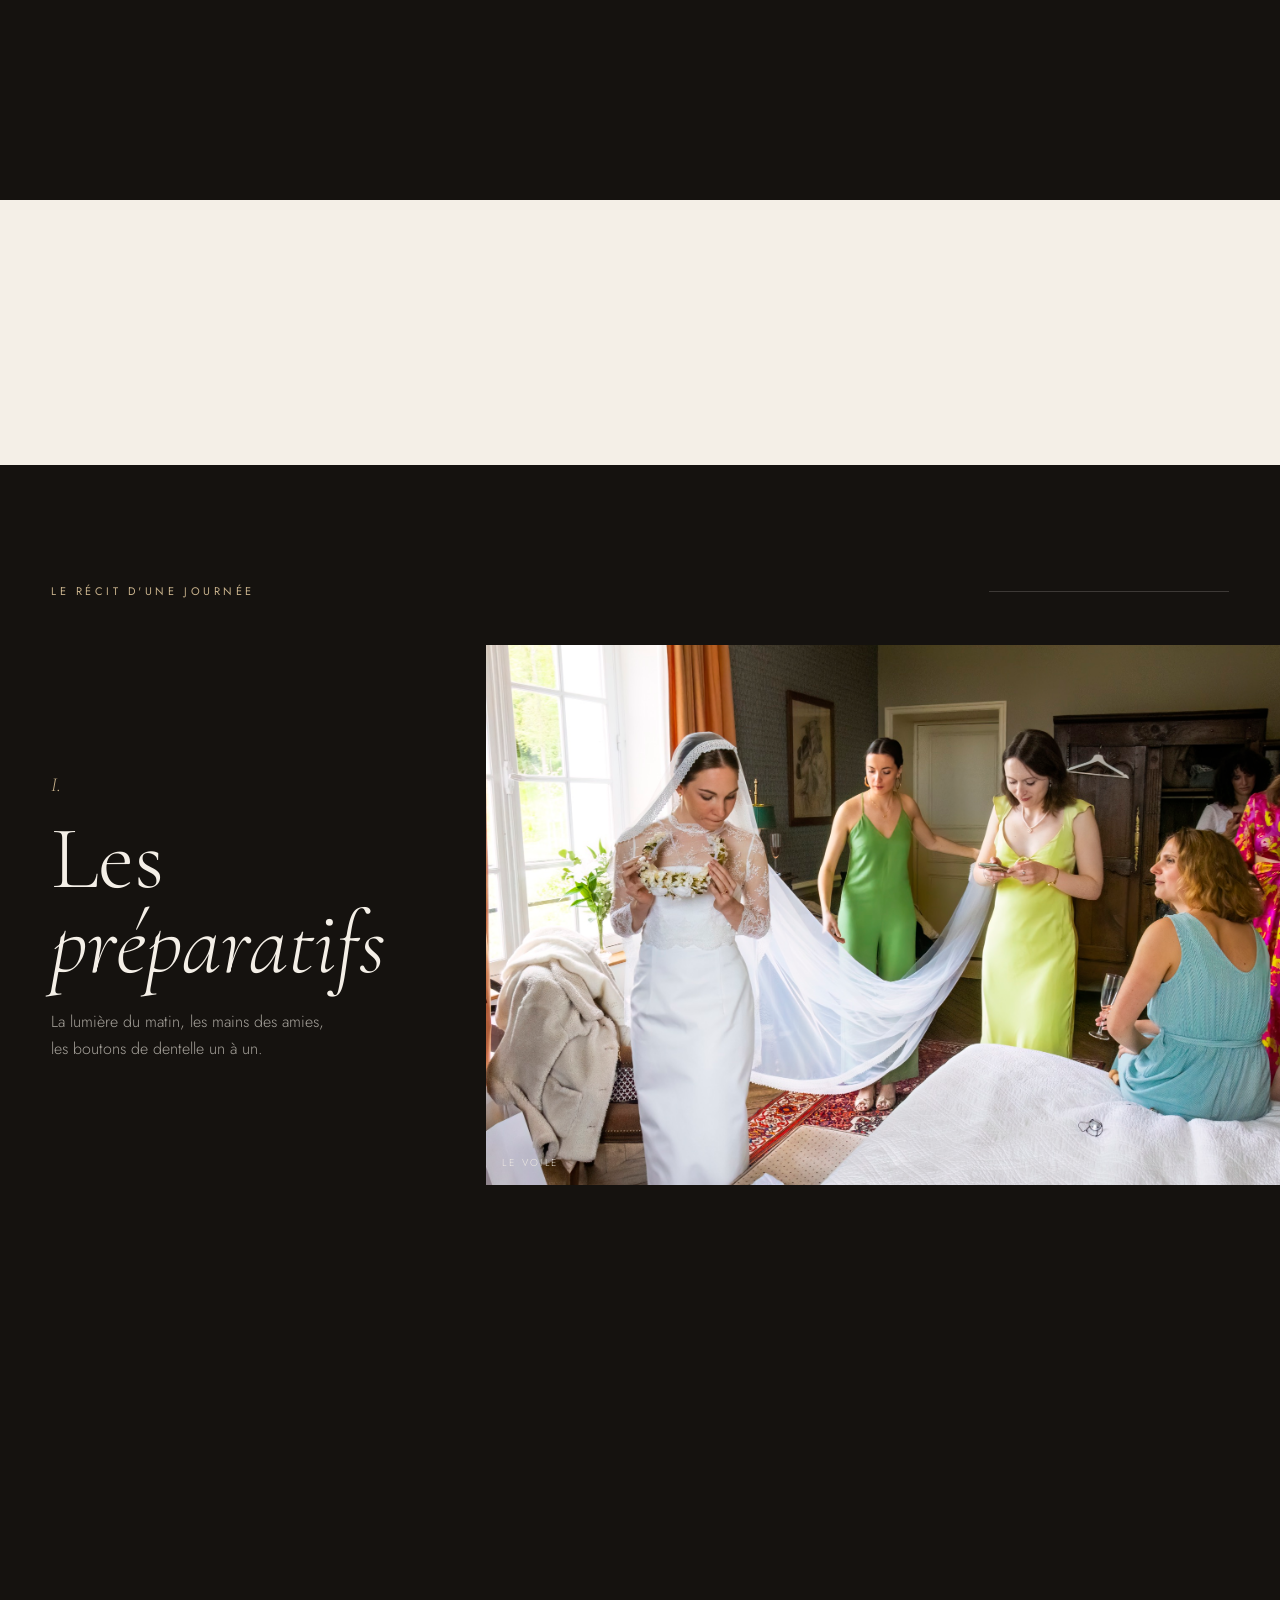
==== commit b58ec4c6: "Récit vertical sur mobile, retrait de la banderole et de la première danse - Sur mobile (≤ 820px), l" ====
--- a/index.html
+++ b/index.html
@@ -114,14 +114,6 @@
       <div class="scroll-hint" aria-hidden="true"></div>
     </section>
 
-    <!-- MARQUEE -->
-    <div class="marquee" aria-hidden="true">
-      <div class="marquee__track" data-marquee>
-        <span class="marquee__item">Élégance <i></i> <em>Émotion</em> <i></i> Intemporel <i></i> <em>Lumière</em> <i></i></span>
-        <span class="marquee__item">Élégance <i></i> <em>Émotion</em> <i></i> Intemporel <i></i> <em>Lumière</em> <i></i></span>
-      </div>
-    </div>
-
     <!-- MANIFESTE -->
     <section class="section">
       <div class="container manifesto">
@@ -192,7 +184,6 @@
           <figure class="hframe hframe--p"><img src="img/diner-17.jpg" alt="Un invité pensif dans la pénombre" decoding="async" /></figure>
           <figure class="hframe hframe--l"><img src="img/diner-30.jpg" alt="Les mariés dansent au milieu des invités" decoding="async" /><figcaption>La fête</figcaption></figure>
           <figure class="hframe hframe--s hframe--t"><img src="img/diner-11.jpg" alt="Une invitée sourit près de la fenêtre" decoding="async" /></figure>
-          <figure class="hframe hframe--l"><img src="img/soiree-premiere-danse.jpg" alt="Première danse des mariés sous le regard des invités" decoding="async" /><figcaption>Première danse</figcaption></figure>
           <figure class="hframe hframe--s"><img src="img/soiree-danse-2.jpg" alt="La mariée de dos sur la piste, lumières orangées" decoding="async" /></figure>
           <figure class="hframe hframe--l hframe--t"><img src="img/soiree-bras-leves.jpg" alt="La mariée danse les bras levés au milieu de ses amis" decoding="async" /></figure>
           <figure class="hframe hframe--l"><img src="img/soiree-danse-1.jpg" alt="La mariée danse en riant, lumières chaudes de la soirée" decoding="async" /><figcaption>Sur la piste</figcaption></figure>
@@ -228,10 +219,9 @@
           <figure class="tile t8" data-cursor><div class="img-reveal r-l" data-reveal="fade"><img src="img/preparatifs-33.jpg" alt="La voiture ancienne vue depuis une fenêtre du château" loading="lazy" /></div><figcaption><span>L'attente</span><span>07</span></figcaption></figure>
           <figure class="tile t9" data-cursor><div class="img-reveal r-p" data-reveal="fade"><img src="img/couple-14.jpg" alt="Sortie d'église sous la haie d'honneur des sabres" loading="lazy" /></div><figcaption><span>Haie d'honneur</span><span>08</span></figcaption></figure>
           <figure class="tile t10" data-cursor><div class="img-reveal r-l" data-reveal="fade"><img src="img/diner-115.jpg" alt="Les mariés rient près du buffet de desserts" loading="lazy" /></div><figcaption><span>Complicité</span><span>09</span></figcaption></figure>
-          <figure class="tile t11" data-cursor><div class="img-reveal r-l" data-reveal="fade"><img src="img/soiree-premiere-danse.jpg" alt="Première danse des mariés sous le regard des invités" loading="lazy" /></div><figcaption><span>Première danse</span><span>10</span></figcaption></figure>
-          <figure class="tile t12" data-cursor><div class="img-reveal r-l" data-reveal="fade"><img src="img/cocktail-voilette.jpg" alt="Une invitée à la voilette bleue en pleine conversation" loading="lazy" /></div><figcaption><span>La voilette</span><span>11</span></figcaption></figure>
-          <figure class="tile t13" data-cursor><div class="img-reveal r-l" data-reveal="fade"><img src="img/soiree-danse-1.jpg" alt="La mariée danse en riant, lumières chaudes de la soirée" loading="lazy" /></div><figcaption><span>Sur la piste</span><span>12</span></figcaption></figure>
-          <figure class="tile t14" data-cursor><div class="img-reveal r-l" data-reveal="fade"><img src="img/soiree-danse-3.jpg" alt="Un couple d'invités danse le rock au milieu de la soirée" loading="lazy" /></div><figcaption><span>Rock</span><span>13</span></figcaption></figure>
+          <figure class="tile t12" data-cursor><div class="img-reveal r-l" data-reveal="fade"><img src="img/cocktail-voilette.jpg" alt="Une invitée à la voilette bleue en pleine conversation" loading="lazy" /></div><figcaption><span>La voilette</span><span>10</span></figcaption></figure>
+          <figure class="tile t13" data-cursor><div class="img-reveal r-l" data-reveal="fade"><img src="img/soiree-danse-1.jpg" alt="La mariée danse en riant, lumières chaudes de la soirée" loading="lazy" /></div><figcaption><span>Sur la piste</span><span>11</span></figcaption></figure>
+          <figure class="tile t14" data-cursor><div class="img-reveal r-l" data-reveal="fade"><img src="img/soiree-danse-3.jpg" alt="Un couple d'invités danse le rock au milieu de la soirée" loading="lazy" /></div><figcaption><span>Rock</span><span>12</span></figcaption></figure>
         </div>
       </div>
     </section>
--- a/css/style.css
+++ b/css/style.css
@@ -241,7 +241,7 @@
 .logo { display: inline-flex; align-items: baseline; gap: 12px; line-height: 1; }
 .logo__mark { font-family: var(--serif); font-size: 30px; font-weight: 400; letter-spacing: 0.04em; }
 .logo__mark em { font-style: italic; }
-.logo__sub { font-size: 9px; letter-spacing: 0.34em; text-transform: uppercase; opacity: 0.75; }
+.logo__sub { font-size: 13px; letter-spacing: 0.3em; text-transform: uppercase; opacity: 0.75; }
 .nav { display: flex; gap: clamp(20px, 2.6vw, 44px); }
 .nav a {
   font-size: 11px; letter-spacing: 0.26em; text-transform: uppercase; position: relative; padding: 4px 0;
@@ -534,7 +534,7 @@
 .footer__name em { font-style: italic; color: var(--gold-soft); }
 .footer__sub {
   display: flex; align-items: center; gap: 0.9em; margin-bottom: clamp(14px, 2vw, 28px);
-  font-family: var(--sans); font-weight: 300; font-size: clamp(10px, 1.1vw, 16px);
+  font-family: var(--sans); font-weight: 300; font-size: clamp(13px, 1.5vw, 22px);
   letter-spacing: 0.7em; margin-right: -0.7em; text-transform: uppercase; color: rgba(244,239,231,0.75);
 }
 .footer__sub::before, .footer__sub::after { content: ""; width: clamp(30px, 6vw, 90px); height: 1px; background: rgba(244,239,231,0.3); }
@@ -713,12 +713,19 @@
   .hero__top .eyebrow:last-child { display: none; }
   .manifesto, .about, .contact { grid-template-columns: 1fr; }
   .manifesto__media { order: -1; }
-  .hframe--l { height: 30vh; }
-  .hframe--xl { height: 40vh; }
-  .hframe--p { height: 54vh; }
-  .hframe--s { height: 22vh; margin-bottom: 12vh; }
-  .chapter-title { width: 78vw; }
-  .hscroll__end { width: 80vw; }
+  /* Récit : défilement vertical sur mobile (le scroll horizontal reste sur ordinateur) */
+  .hscroll { height: auto !important; }
+  .hscroll__sticky { position: static; height: auto; overflow: visible; display: block; padding: 110px 0 90px; }
+  .hscroll__head { position: static; margin: 0 var(--gutter) 48px; }
+  .hscroll__progress { display: none; }
+  .hscroll__track { flex-direction: column; align-items: stretch; gap: 28px; height: auto; transform: none !important; will-change: auto; }
+  .chapter-title { width: auto; padding: 40px 0 8px; }
+  .chapter-title:first-child { padding-top: 0; }
+  .chapter-title h3 { font-size: clamp(44px, 13vw, 64px); }
+  .hframe, .hframe--l, .hframe--xl, .hframe--s { width: 100%; height: auto; aspect-ratio: 3 / 2; margin: 0; align-self: stretch; }
+  .hframe--p { width: 78%; height: auto; aspect-ratio: 2 / 3; margin: 0; align-self: center; }
+  .hframe img { transform: none; }
+  .hscroll__end { width: auto; padding: 50px 0 10px; }
   .mosaic { grid-template-columns: 1fr 1fr; row-gap: 36px; }
   .mosaic .tile { grid-column: 1 / -1 !important; margin-top: 0 !important; }
   .mosaic .t2, .mosaic .t3 { grid-column: auto !important; }
@@ -752,7 +759,7 @@
   .fullbleed__img img { top: 0; height: 100%; }
   .logo { gap: 8px; }
   .logo__mark { font-size: 24px; }
-  .logo__sub { font-size: 8px; letter-spacing: 0.28em; }
+  .logo__sub { font-size: 11px; letter-spacing: 0.26em; }
 }
 
 @media (prefers-reduced-motion: reduce) {
